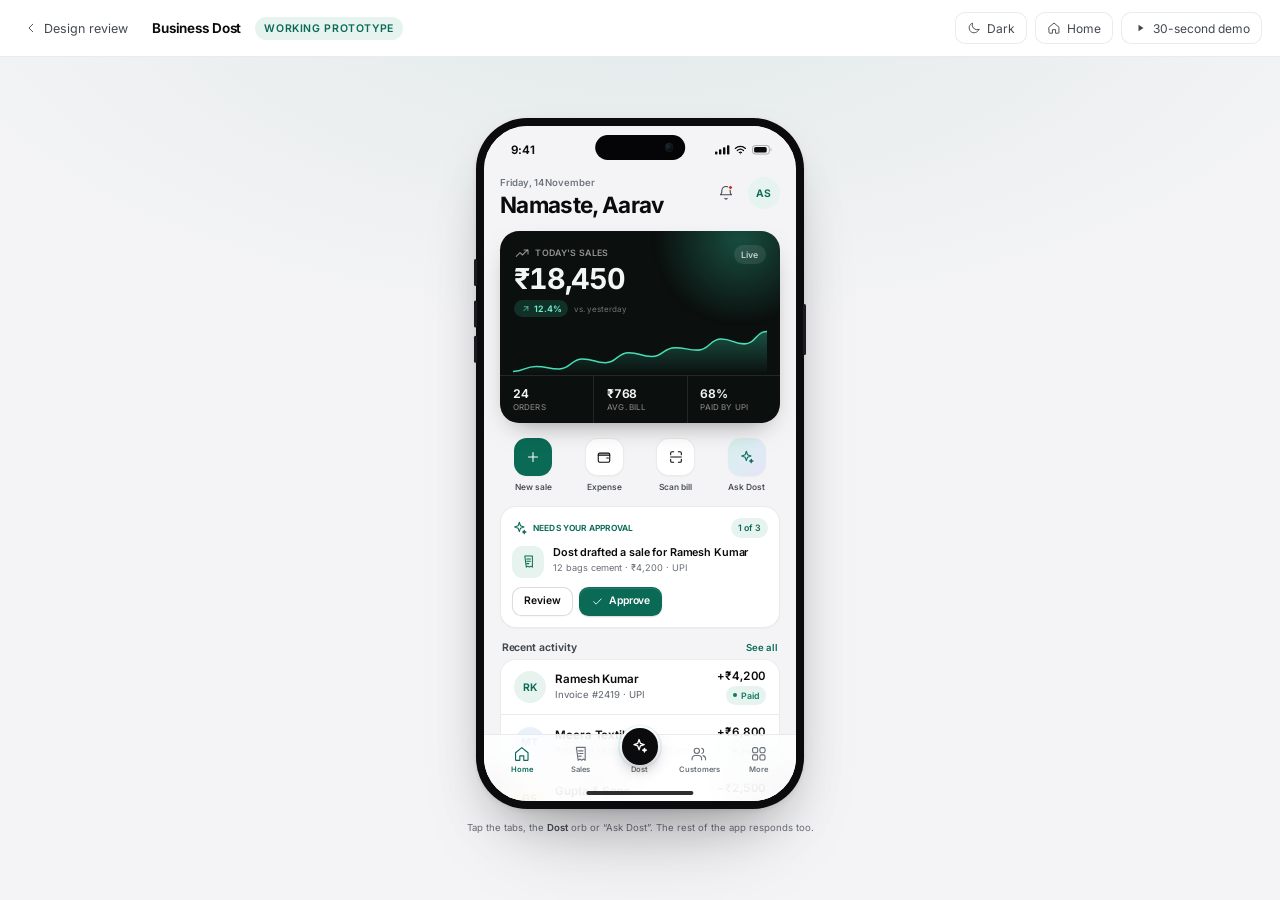
==== design/app.html @ dcdadbb7 "Add the working app (design/app.html): wired navigation, approvals, voice assistant, light/dark, mob" ====
<!doctype html>
<html lang="en" data-theme="light">
<head>
  <meta charset="utf-8" />
  <meta name="viewport" content="width=device-width, initial-scale=1, viewport-fit=cover" />
  <meta name="theme-color" content="#0a6a56" />
  <title>Business Dost AI — Working app</title>
  <link rel="stylesheet" href="css/tokens.css" />
  <link rel="stylesheet" href="css/components.css" />
  <link rel="stylesheet" href="css/screens.css" />
  <link rel="stylesheet" href="css/app.css" />
</head>
<body class="app">
  <!-- inline sprite: every icon is a local symbol, no network -->
<svg width="0" height="0" style="position:absolute" aria-hidden="true" focusable="false">
  <defs>
    <linearGradient id="g-mark" x1="0" y1="0" x2="1" y2="1">
      <stop offset="0" stop-color="#35d6a9"/>
      <stop offset=".55" stop-color="#54b4f2"/>
      <stop offset="1" stop-color="#9c8df2"/>
    </linearGradient>
  </defs>
  <symbol id="logo" viewBox="0 0 40 40">
    <rect width="40" height="40" rx="12.5" fill="currentColor"/>
    <path d="M14.6 11.2h5.9a8.8 8.8 0 0 1 0 17.6h-5.9z" fill="none" stroke="url(#g-mark)" stroke-width="3" stroke-linecap="round" stroke-linejoin="round"/>
    <circle cx="22.6" cy="20" r="2.15" fill="url(#g-mark)"/>
  </symbol>

  <symbol id="i-home" viewBox="0 0 24 24"><path d="M3.5 10.6 12 3.5l8.5 7.1V20a.9.9 0 0 1-.9.9h-4.9v-6.1H9.3v6.1H4.4a.9.9 0 0 1-.9-.9z"/></symbol>
  <symbol id="i-sales" viewBox="0 0 24 24"><path d="M6 3.2h12v17.6l-2.4-1.6-2.4 1.6-2.4-1.6-2.4 1.6z"/><path d="M9 8h6M9 11.6h6M9 15.2h3.5"/></symbol>
  <symbol id="i-ai" viewBox="0 0 24 24"><path d="M11 3.4 12.8 8.6 18 10.4l-5.2 1.8L11 17.4 9.2 12.2 4 10.4l5.2-1.8z"/><path d="m18.4 15.4.7 1.9 1.9.7-1.9.7-.7 1.9-.7-1.9-1.9-.7 1.9-.7z"/></symbol>
  <symbol id="i-sparkles" viewBox="0 0 24 24"><path d="M11 3.4 12.8 8.6 18 10.4l-5.2 1.8L11 17.4 9.2 12.2 4 10.4l5.2-1.8z"/><path d="m18.4 15.4.7 1.9 1.9.7-1.9.7-.7 1.9-.7-1.9-1.9-.7 1.9-.7z"/></symbol>
  <symbol id="i-users" viewBox="0 0 24 24"><circle cx="9.3" cy="8" r="3.6"/><path d="M2.8 20.2v-1.3a4.6 4.6 0 0 1 4.6-4.6h3.8a4.6 4.6 0 0 1 4.6 4.6v1.3"/><path d="M16.1 4.6a3.6 3.6 0 0 1 0 6.9"/><path d="M21.2 20.2v-1.3a4.6 4.6 0 0 0-3.4-4.4"/></symbol>
  <symbol id="i-more" viewBox="0 0 24 24"><rect x="3.5" y="3.5" width="7" height="7" rx="2.2"/><rect x="13.5" y="3.5" width="7" height="7" rx="2.2"/><rect x="3.5" y="13.5" width="7" height="7" rx="2.2"/><rect x="13.5" y="13.5" width="7" height="7" rx="2.2"/></symbol>
  <symbol id="i-bell" viewBox="0 0 24 24"><path d="M18.2 8.4a6.2 6.2 0 1 0-12.4 0c0 5.2-2.1 6.3-2.1 6.3h16.6s-2.1-1.1-2.1-6.3z"/><path d="M10.3 20.1a2 2 0 0 0 3.4 0"/></symbol>
  <symbol id="i-search" viewBox="0 0 24 24"><circle cx="11" cy="11" r="6.6"/><path d="M20.4 20.4 16.2 16.2"/></symbol>
  <symbol id="i-chevron-right" viewBox="0 0 24 24"><path d="m9 5.5 6.5 6.5L9 18.5"/></symbol>
  <symbol id="i-chevron-left" viewBox="0 0 24 24"><path d="M15 5.5 8.5 12 15 18.5"/></symbol>
  <symbol id="i-chevron-down" viewBox="0 0 24 24"><path d="m5.5 9 6.5 6.5L18.5 9"/></symbol>
  <symbol id="i-close" viewBox="0 0 24 24"><path d="M6 6l12 12M18 6 6 18"/></symbol>
  <symbol id="i-plus" viewBox="0 0 24 24"><path d="M12 5.2v13.6M5.2 12h13.6"/></symbol>
  <symbol id="i-check" viewBox="0 0 24 24"><path d="m5 12.6 4.6 4.6L19 7.4"/></symbol>
  <symbol id="i-arrow-up-right" viewBox="0 0 24 24"><path d="M7 17 17.2 6.8M8.2 6.8h9v9"/></symbol>
  <symbol id="i-arrow-down" viewBox="0 0 24 24"><path d="M12 4.8v14.4M5.8 13l6.2 6.2L18.2 13"/></symbol>
  <symbol id="i-phone" viewBox="0 0 24 24"><path d="M7.2 3.6h2.9l1.3 4-2 1.4a11.5 11.5 0 0 0 5.6 5.6l1.4-2 4 1.3v2.9a2.4 2.4 0 0 1-2.6 2.4C10.5 18.4 5.6 13.5 4.8 6.2A2.4 2.4 0 0 1 7.2 3.6z"/></symbol>
  <symbol id="i-shield" viewBox="0 0 24 24"><path d="M12 3.2 19 6v5.4c0 4.6-3 7.8-7 9.4-4-1.6-7-4.8-7-9.4V6z"/><path d="m9 11.8 2 2 4-4"/></symbol>
  <symbol id="i-scan" viewBox="0 0 24 24"><path d="M4 8.5V6a2 2 0 0 1 2-2h2.5M15.5 4H18a2 2 0 0 1 2 2v2.5M20 15.5V18a2 2 0 0 1-2 2h-2.5M8.5 20H6a2 2 0 0 1-2-2v-2.5"/><path d="M4 12h16"/></symbol>
  <symbol id="i-camera" viewBox="0 0 24 24"><path d="M4.6 8.3h2.8l1.4-1.9h6.4l1.4 1.9h2.8a1 1 0 0 1 1 1v9.2a1 1 0 0 1-1 1H4.6a1 1 0 0 1-1-1V9.3a1 1 0 0 1 1-1z"/><circle cx="12" cy="13.4" r="3.3"/></symbol>
  <symbol id="i-wallet" viewBox="0 0 24 24"><path d="M3.4 8.2a2 2 0 0 1 2-2h13.2a2 2 0 0 1 2 2v9.6a2 2 0 0 1-2 2H5.4a2 2 0 0 1-2-2z"/><path d="M3.4 9.2h17.2"/><path d="M16.2 13.6h2.4"/></symbol>
  <symbol id="i-card" viewBox="0 0 24 24"><rect x="2.8" y="5.2" width="18.4" height="13.6" rx="3"/><path d="M2.8 9.8h18.4"/><path d="M6.4 15h3.2"/></symbol>
  <symbol id="i-box" viewBox="0 0 24 24"><path d="m12 3.4 8.4 4.4v8.4L12 20.6 3.6 16.2V7.8z"/><path d="M3.9 8 12 12.3 20.1 8M12 12.3v8.1"/></symbol>
  <symbol id="i-bag" viewBox="0 0 24 24"><path d="M5.4 8.2h13.2l1 11.2a1.4 1.4 0 0 1-1.4 1.5H5.8a1.4 1.4 0 0 1-1.4-1.5z"/><path d="M8.8 8.2V6.8a3.2 3.2 0 0 1 6.4 0v1.4"/></symbol>
  <symbol id="i-truck" viewBox="0 0 24 24"><path d="M2.8 6.8h10.6v9.4H2.8z"/><path d="M13.4 10.2h3.4l3.4 3.2v2.8h-6.8"/><circle cx="7" cy="18.2" r="1.8"/><circle cx="17" cy="18.2" r="1.8"/></symbol>
  <symbol id="i-chart" viewBox="0 0 24 24"><path d="M3.4 20.4h17.2"/><path d="M6.6 20.4v-6.2M12 20.4V5.4M17.4 20.4v-9.4"/></symbol>
  <symbol id="i-store" viewBox="0 0 24 24"><path d="M4.4 9.2 6 4.2h12l1.6 5"/><path d="M3.6 9.2h16.8v10.4a1 1 0 0 1-1 1H4.6a1 1 0 0 1-1-1z"/><path d="M9.4 20.6v-5.4h5.2v5.4"/><path d="M3.6 9.2a2.1 2.1 0 0 0 4.2 0 2.1 2.1 0 0 0 4.2 0 2.1 2.1 0 0 0 4.2 0 2.1 2.1 0 0 0 4.2 0"/></symbol>
  <symbol id="i-filter" viewBox="0 0 24 24"><path d="M4 6.4h16M7 12h10M10 17.6h4"/></symbol>
  <symbol id="i-download" viewBox="0 0 24 24"><path d="M12 4.2v10.2M8.2 10.8 12 14.6l3.8-3.8"/><path d="M4.8 20.2h14.4"/></symbol>
  <symbol id="i-history" viewBox="0 0 24 24"><path d="M3.6 4.8v4.6h4.6"/><path d="M4.4 9.2A8.2 8.2 0 1 1 3.8 12"/><path d="M12 8.2v4.4l3 1.8"/></symbol>
  <symbol id="i-clock" viewBox="0 0 24 24"><circle cx="12" cy="12" r="8.4"/><path d="M12 7.4V12l3 1.8"/></symbol>
  <symbol id="i-play" viewBox="0 0 24 24"><path d="M9.4 6.6 18 12l-8.6 5.4z" fill="currentColor" stroke="none"/></symbol>
  <symbol id="i-pause" viewBox="0 0 24 24"><path d="M9.2 6.2v11.6M14.8 6.2v11.6"/></symbol>
  <symbol id="i-mic" viewBox="0 0 24 24"><rect x="9.2" y="3" width="5.6" height="10.6" rx="2.8"/><path d="M5.6 11.2a6.4 6.4 0 0 0 12.8 0M12 17.6v3.4"/></symbol>
  <symbol id="i-keyboard" viewBox="0 0 24 24"><rect x="2.8" y="6.2" width="18.4" height="11.6" rx="2.6"/><path d="M6.4 10h.01M9.6 10h.01M12.8 10h.01M16 10h.01M6.4 13.4h.01M9.6 13.4h.01M12.8 13.4h.01M16 13.4h.01M8.2 16.2h7.6"/></symbol>
  <symbol id="i-globe" viewBox="0 0 24 24"><circle cx="12" cy="12" r="8.6"/><path d="M3.4 12h17.2"/><path d="M12 3.4c2.4 2.3 3.6 5.2 3.6 8.6s-1.2 6.3-3.6 8.6c-2.4-2.3-3.6-5.2-3.6-8.6S9.6 5.7 12 3.4z"/></symbol>
  <symbol id="i-moon" viewBox="0 0 24 24"><path d="M20.4 14.6A8.6 8.6 0 0 1 9.4 3.6a8.6 8.6 0 1 0 11 11z"/></symbol>
  <symbol id="i-sun" viewBox="0 0 24 24"><circle cx="12" cy="12" r="4"/><path d="M12 2.8v2M12 19.2v2M2.8 12h2M19.2 12h2M5.5 5.5l1.4 1.4M17.1 17.1l1.4 1.4M18.5 5.5l-1.4 1.4M6.9 17.1l-1.4 1.4"/></symbol>
  <symbol id="i-settings" viewBox="0 0 24 24"><path d="M4 7.2h9.4M17.8 7.2h2.2M4 16.8h3.8M12.2 16.8h7.8"/><circle cx="15.6" cy="7.2" r="2.2"/><circle cx="10" cy="16.8" r="2.2"/></symbol>
  <symbol id="i-lock" viewBox="0 0 24 24"><rect x="4.4" y="10" width="15.2" height="10.6" rx="3"/><path d="M8 10V7.4a4 4 0 0 1 8 0V10"/></symbol>
  <symbol id="i-help" viewBox="0 0 24 24"><circle cx="12" cy="12" r="8.6"/><path d="M9.6 9.4a2.5 2.5 0 1 1 3.6 2.3c-.9.5-1.2 1-1.2 1.9v.4"/><path d="M12 17.4h.01"/></symbol>
  <symbol id="i-logout" viewBox="0 0 24 24"><path d="M14.8 4.6h3.6a1 1 0 0 1 1 1v12.8a1 1 0 0 1-1 1h-3.6"/><path d="M9.6 15.8 5.8 12l3.8-3.8M5.8 12h9.6"/></symbol>
  <symbol id="i-trending-up" viewBox="0 0 24 24"><path d="M3.4 17 9 11.4l3.6 3.6 7.4-7.4"/><path d="M15 7.6h6v6"/></symbol>
  <symbol id="i-calendar" viewBox="0 0 24 24"><rect x="3.4" y="5" width="17.2" height="15.4" rx="3"/><path d="M8 3.2v3.6M16 3.2v3.6M3.4 10h17.2"/></symbol>
  <symbol id="i-user-plus" viewBox="0 0 24 24"><circle cx="9.6" cy="8" r="3.4"/><path d="M3.4 20v-1.2a4.4 4.4 0 0 1 4.4-4.4h3.6a4.4 4.4 0 0 1 4.4 4.4V20"/><path d="M19 8.4v5.2M16.4 11h5.2"/></symbol>
  <symbol id="i-rupee" viewBox="0 0 24 24"><path d="M7 4.2h10M7 8.2h10M15.8 4.2c0 4.2-3.2 6.4-7.2 6.4H7l9 9.2"/></symbol>
  <symbol id="i-barcode" viewBox="0 0 24 24"><path d="M4 5.4v13.2M6.6 5.4v13.2M9.6 5.4v13.2M12 5.4v13.2M15.4 5.4v13.2M18.2 5.4v13.2M20.4 5.4v13.2"/></symbol>
  <symbol id="i-percent" viewBox="0 0 24 24"><path d="M19 5 5 19"/><circle cx="7.6" cy="7.6" r="2.6"/><circle cx="16.4" cy="16.4" r="2.6"/></symbol>
  <symbol id="i-edit" viewBox="0 0 24 24"><path d="M4.2 19.8h4L19.4 8.6a2 2 0 0 0-2.8-2.8L5.4 17z"/><path d="M14.6 7.8 17.8 11"/></symbol>
  <symbol id="i-trash" viewBox="0 0 24 24"><path d="M4.4 7h15.2M9.4 7V4.4h5.2V7"/><path d="M6.6 7l.9 12.4a1 1 0 0 0 1 .9h7a1 1 0 0 0 1-.9L17.4 7"/></symbol>
  <symbol id="i-cloud" viewBox="0 0 24 24"><path d="M7.4 18.6h9.8a3.8 3.8 0 0 0 .4-7.6 5.4 5.4 0 0 0-10.4 1.2 3.4 3.4 0 0 0 .2 6.4z"/></symbol>
  <symbol id="i-alert" viewBox="0 0 24 24"><path d="M12 3.8 21 20H3z"/><path d="M12 9.6v4.2"/><path d="M12 17.1h.01"/></symbol>
  <symbol id="i-monitor" viewBox="0 0 24 24"><rect x="3" y="4.2" width="18" height="12.6" rx="2.4"/><path d="M9 20.2h6M12 16.8v3.4"/></symbol>
  <symbol id="i-info" viewBox="0 0 24 24"><circle cx="12" cy="12" r="8.6"/><path d="M12 11v5.4"/><path d="M12 7.8h.01"/></symbol>
  <symbol id="i-check-circle" viewBox="0 0 24 24"><circle cx="12" cy="12" r="8.6"/><path d="m8.2 12.4 2.7 2.7 4.9-5.3"/></symbol>
  <symbol id="i-refresh" viewBox="0 0 24 24"><path d="M20 12a8 8 0 1 1-2.3-5.6"/><path d="M20.2 4.2v5h-5"/></symbol>
  <symbol id="i-message" viewBox="0 0 24 24"><path d="M20.6 11.6a8.2 8.2 0 0 1-11.9 7.3L4 20.2l1.4-4.5a8.2 8.2 0 1 1 15.2-4.1z"/></symbol>
  <symbol id="i-tag" viewBox="0 0 24 24"><path d="M20.4 12.8 12.6 20.6 3.6 11.6V3.6h8z"/><circle cx="8" cy="8" r="1.3"/></symbol>
  <symbol id="i-star" viewBox="0 0 24 24"><path d="m12 3.6 2.6 5.3 5.8.8-4.2 4.1 1 5.8-5.2-2.7-5.2 2.7 1-5.8-4.2-4.1 5.8-.8z"/></symbol>
  <symbol id="i-key" viewBox="0 0 24 24"><circle cx="8.2" cy="15.8" r="3.8"/><path d="m11 13 9-9M16.4 3.6 20.4 7.6M14 6l4 4"/></symbol>
</svg>
  <header class="app-bar">
    <div class="app-bar__left">
      <a class="app-bar__back" href="index.html">
        <svg class="i" aria-hidden="true"><use href="#i-chevron-left"/></svg>
        <span>Design review</span>
      </a>
      <span class="app-bar__title">Business Dost</span>
      <span class="app-bar__pill">Working prototype</span>
    </div>
    <div class="app-bar__right">
      <button class="app-bar__ghost" id="theme-btn" type="button" aria-label="Switch theme">
        <svg class="i" aria-hidden="true"><use href="#i-moon"/></svg>
        <span>Dark</span>
      </button>
      <button class="app-bar__ghost" id="home-btn" type="button" aria-label="Go to the home screen">
        <svg class="i" aria-hidden="true"><use href="#i-home"/></svg>
        <span>Home</span>
      </button>
      <a class="app-bar__ghost" href="demo.html">
        <svg class="i" aria-hidden="true"><use href="#i-play"/></svg>
        <span>30-second demo</span>
      </a>
    </div>
  </header>

  <main class="stage">
    <div class="stage__inner">
      <div class="device" id="device">
        <div class="island"></div>
        <div class="app-host" id="app-host" aria-live="polite"></div>
      </div>
      <p class="hint">Tap the tabs, the <b>Dost</b> orb or “Ask Dost”. The rest of the app responds too.</p>
    </div>
  </main>

  <div class="toast" id="toast" role="status" aria-live="polite"></div>

  <script src="js/screens.js"></script>
  <script src="js/assistant.js"></script>
  <script src="js/app-run.js"></script>
</body>
</html>
---- design/css/tokens.css ----
/* =====================================================================
   Business Dost AI — Design tokens
   Single source of truth. Mirrored in /design/tokens.json
   ===================================================================== */

@font-face {
  font-family: "BD Inter";
  src: url("../assets/fonts/inter-latin-wght-normal.woff2") format("woff2-variations");
  font-weight: 100 900;
  font-style: normal;
  font-display: swap;
  unicode-range: U+0000-00FF, U+0131, U+0152-0153, U+02BB-02BC, U+02C6, U+02DA,
    U+02DC, U+0304, U+0308, U+0329, U+2000-206F, U+20AC, U+2122, U+2191,
    U+2193, U+2212, U+2215, U+FEFF, U+FFFD;
}
@font-face {
  font-family: "BD Inter";
  src: url("../assets/fonts/inter-latin-ext-wght-normal.woff2") format("woff2-variations");
  font-weight: 100 900;
  font-style: normal;
  font-display: swap;
  unicode-range: U+0100-02BA, U+02BD-02C5, U+02C7-02CC, U+02CE-02D7, U+02DD-02FF,
    U+0304, U+0308, U+0329, U+1D00-1DBF, U+1E00-1E9F, U+1EF2-1EFF, U+2020,
    U+20A0-20AB, U+20AD-20C0, U+2113, U+2C60-2C7F, U+A720-A7FF;
}
@font-face {
  font-family: "BD Devanagari";
  src: url("../assets/fonts/noto-sans-devanagari-devanagari-wght-normal.woff2") format("woff2-variations");
  font-weight: 100 900;
  font-style: normal;
  font-display: swap;
  unicode-range: U+0900-097F, U+1CD0-1CF9, U+200C-200D, U+20A8, U+20B9, U+25CC,
    U+A830-A839, U+A8E0-A8FF;
}
@font-face {
  font-family: "BD Devanagari";
  src: url("../assets/fonts/noto-sans-devanagari-latin-wght-normal.woff2") format("woff2-variations");
  font-weight: 100 900;
  font-style: normal;
  font-display: swap;
  unicode-range: U+0000-00FF, U+0131, U+0152-0153, U+02BB-02BC, U+02C6, U+02DA,
    U+02DC, U+0304, U+0308, U+0329, U+2000-206F, U+20AC, U+2122, U+2191,
    U+2193, U+2212, U+2215, U+FEFF, U+FFFD;
}

:root {
  color-scheme: light;

  /* ---- Typography ------------------------------------------------ */
  --font-ui: "BD Inter", "BD Devanagari", -apple-system, BlinkMacSystemFont,
    "Segoe UI", Roboto, "Helvetica Neue", Arial, sans-serif;
  --font-num: "BD Inter", -apple-system, BlinkMacSystemFont, "Segoe UI", Roboto, sans-serif;

  --fw-regular: 400;
  --fw-medium: 500;
  --fw-semibold: 600;
  --fw-bold: 700;

  /* Mobile type scale (px) — role / size / line-height / tracking */
  --type-display-size: 34px;
  --type-display-line: 38px;
  --type-title1-size: 28px;
  --type-title1-line: 32px;
  --type-title2-size: 22px;
  --type-title2-line: 28px;
  --type-headline-size: 17px;
  --type-headline-line: 24px;
  --type-body-size: 15px;
  --type-body-line: 22px;
  --type-subhead-size: 13px;
  --type-subhead-line: 18px;
  --type-caption-size: 11px;
  --type-caption-line: 14px;

  /* ---- Surfaces & ink ------------------------------------------- */
  --bg: #f4f4f6;
  --bg-2: #ededf0;
  --surface: #ffffff;
  --surface-2: #fafafb;
  --surface-3: #f3f3f5;
  --surface-inv: #0c0c0f;

  --ink: #0b0b0e;
  --ink-2: #43484f;
  --ink-3: #6b7078;
  --ink-4: #9ba0a7;

  --line: rgba(11, 11, 14, 0.08);
  --line-2: rgba(11, 11, 14, 0.14);

  /* ---- Brand ---------------------------------------------------- */
  --brand: #0a6a56;
  --brand-hover: #085444;
  --brand-press: #064334;
  --brand-text: #0a6a56;
  --brand-soft: #e6f3ef;
  --brand-soft-2: #f1f9f6;
  --on-brand: #ffffff;
  --brand-ring: rgba(10, 106, 86, 0.32);

  /* Signature gradient — reserved for AI moments */
  --ai-1: #35d6a9;
  --ai-2: #54b4f2;
  --ai-3: #9c8df2;
  --ai-gradient: linear-gradient(135deg, var(--ai-1) 0%, var(--ai-2) 52%, var(--ai-3) 100%);
  --ai-gradient-soft: linear-gradient(135deg, rgba(53, 214, 169, 0.16), rgba(84, 180, 242, 0.14) 52%, rgba(156, 141, 242, 0.16));

  /* ---- Status --------------------------------------------------- */
  --success: #0e7a5f;
  --success-soft: #e6f3ef;
  --warn: #a86400;
  --warn-soft: #fcf1df;
  --danger: #c0362a;
  --danger-soft: #fcecea;
  --info: #2c6fb5;
  --info-soft: #e9f2fb;

  /* ---- Data visualisation -------------------------------------- */
  --chart-1: #0a6a56;
  --chart-2: #4c9be0;
  --chart-3: #8c7bee;
  --chart-4: #e2a544;
  --chart-5: #d9738e;
  --chart-grid: rgba(11, 11, 14, 0.07);
  --chart-track: rgba(11, 11, 14, 0.06);

  /* ---- Radii ---------------------------------------------------- */
  --r-2xs: 6px;
  --r-xs: 8px;
  --r-sm: 12px;
  --r-md: 16px;
  --r-lg: 20px;
  --r-xl: 24px;
  --r-2xl: 28px;
  --r-3xl: 34px;
  --r-sheet: 38px;
  --r-full: 999px;

  /* ---- Spacing (4pt base) -------------------------------------- */
  --sp-1: 4px;
  --sp-2: 8px;
  --sp-3: 12px;
  --sp-4: 16px;
  --sp-5: 20px;
  --sp-6: 24px;
  --sp-7: 32px;
  --sp-8: 40px;
  --sp-9: 48px;
  --sp-10: 64px;
  --sp-11: 80px;
  --sp-12: 96px;

  /* ---- Elevation ----------------------------------------------- */
  --shadow-xs: 0 1px 2px rgba(11, 11, 14, 0.04);
  --shadow-sm: 0 1px 3px rgba(11, 11, 14, 0.05), 0 1px 2px rgba(11, 11, 14, 0.03);
  --shadow-md: 0 8px 24px -10px rgba(11, 11, 14, 0.14), 0 2px 6px rgba(11, 11, 14, 0.04);
  --shadow-lg: 0 24px 56px -22px rgba(11, 11, 14, 0.24), 0 4px 12px rgba(11, 11, 14, 0.05);
  --shadow-device: 0 2px 6px rgba(11, 11, 14, 0.08), 0 30px 70px -30px rgba(11, 11, 14, 0.35),
    0 70px 120px -60px rgba(11, 11, 14, 0.28);
  --shadow-orb: 0 18px 44px -14px rgba(10, 106, 86, 0.55);

  /* ---- Motion -------------------------------------------------- */
  --dur-instant: 100ms;
  --dur-fast: 160ms;
  --dur-base: 240ms;
  --dur-slow: 320ms;
  --dur-slower: 480ms;
  --ease-standard: cubic-bezier(0.2, 0.7, 0.3, 1);
  --ease-entrance: cubic-bezier(0.16, 1, 0.3, 1);
  --ease-exit: cubic-bezier(0.4, 0, 1, 1);
  --ease-spring: cubic-bezier(0.34, 1.56, 0.64, 1);

  /* ---- Layout -------------------------------------------------- */
  --phone-w: 390px;
  --phone-h: 844px;
}

[data-theme="dark"] {
  color-scheme: dark;

  --bg: #08080a;
  --bg-2: #0d0d10;
  --surface: #121216;
  --surface-2: #16161b;
  --surface-3: #1d1d23;
  --surface-inv: #ffffff;

  --ink: #f4f5f7;
  --ink-2: #b9bec6;
  --ink-3: #8d939b;
  --ink-4: #6a7078;

  --line: rgba(255, 255, 255, 0.08);
  --line-2: rgba(255, 255, 255, 0.15);

  --brand: #3ed3ad;
  --brand-hover: #61e2c2;
  --brand-press: #2bbd99;
  --brand-text: #4bdcb6;
  --brand-soft: rgba(62, 211, 173, 0.13);
  --brand-soft-2: rgba(62, 211, 173, 0.07);
  --on-brand: #042019;
  --brand-ring: rgba(62, 211, 173, 0.36);

  --success: #4bdcb6;
  --success-soft: rgba(62, 211, 173, 0.12);
  --warn: #f0b45c;
  --warn-soft: rgba(240, 180, 92, 0.12);
  --danger: #ff6f62;
  --danger-soft: rgba(255, 111, 98, 0.12);
  --info: #7db9f0;
  --info-soft: rgba(125, 185, 240, 0.12);

  --chart-1: #3ed3ad;
  --chart-2: #64b5f6;
  --chart-3: #a99bf7;
  --chart-4: #f0b45c;
  --chart-5: #ec8fa5;
  --chart-grid: rgba(255, 255, 255, 0.08);
  --chart-track: rgba(255, 255, 255, 0.09);

  --shadow-xs: 0 1px 2px rgba(0, 0, 0, 0.4);
  --shadow-sm: 0 1px 3px rgba(0, 0, 0, 0.45);
  --shadow-md: 0 10px 28px -12px rgba(0, 0, 0, 0.7), 0 2px 6px rgba(0, 0, 0, 0.35);
  --shadow-lg: 0 28px 64px -26px rgba(0, 0, 0, 0.85), 0 4px 12px rgba(0, 0, 0, 0.4);
  --shadow-device: 0 0 0 1px rgba(255, 255, 255, 0.1), 0 34px 80px -30px rgba(0, 0, 0, 0.9),
    0 90px 140px -70px rgba(0, 0, 0, 0.9);
  --shadow-orb: 0 20px 50px -14px rgba(0, 0, 0, 0.7), 0 0 0 1px rgba(255, 255, 255, 0.06);

  /* Slightly lifted gradient for dark surfaces */
  --ai-gradient: linear-gradient(135deg, #3ee0b2 0%, #5fbcf7 52%, #ab9cf7 100%);
}
---- design/css/components.css ----
/* =====================================================================
   Business Dost AI — Component layer
   Shared by the mobile mockups and the design-system specimens.
   Every component is token-driven so it works in light and dark.
   ===================================================================== */

/* ---------- Type roles ---------- */
.t-display {
  font-size: var(--type-display-size);
  line-height: var(--type-display-line);
  font-weight: 700;
  letter-spacing: -0.035em;
}
.t-title1 {
  font-size: var(--type-title1-size);
  line-height: var(--type-title1-line);
  font-weight: 700;
  letter-spacing: -0.03em;
}
.t-title2 {
  font-size: var(--type-title2-size);
  line-height: var(--type-title2-line);
  font-weight: 650;
  letter-spacing: -0.02em;
}
.t-headline {
  font-size: var(--type-headline-size);
  line-height: var(--type-headline-line);
  font-weight: 600;
  letter-spacing: -0.012em;
}
.t-body {
  font-size: var(--type-body-size);
  line-height: var(--type-body-line);
  font-weight: 450;
  letter-spacing: -0.006em;
}
.t-subhead {
  font-size: var(--type-subhead-size);
  line-height: var(--type-subhead-line);
  font-weight: 500;
  letter-spacing: -0.002em;
}
.t-caption {
  font-size: var(--type-caption-size);
  line-height: var(--type-caption-line);
  font-weight: 550;
  letter-spacing: 0.012em;
}
.t-eyebrow {
  font-size: 10px;
  line-height: 13px;
  font-weight: 650;
  letter-spacing: 0.1em;
  text-transform: uppercase;
}
.num {
  font-variant-numeric: tabular-nums;
  font-feature-settings: "tnum" 1;
}
.muted { color: var(--ink-3); }
.ink-2 { color: var(--ink-2); }
.brand-text { color: var(--brand-text); }

/* ---------- Icons ---------- */
.i {
  width: 20px;
  height: 20px;
  flex: none;
  stroke: currentColor;
  fill: none;
  stroke-width: 1.6;
  stroke-linecap: round;
  stroke-linejoin: round;
}
.i--sm { width: 16px; height: 16px; }
.i--lg { width: 24px; height: 24px; }
.i--xl { width: 28px; height: 28px; }

/* ---------- Buttons ---------- */
.btn {
  display: inline-flex;
  align-items: center;
  justify-content: center;
  gap: 8px;
  height: 48px;
  padding: 0 20px;
  border: 1px solid transparent;
  border-radius: var(--r-md);
  background: transparent;
  color: var(--ink);
  font-family: var(--font-ui);
  font-size: 15px;
  font-weight: 600;
  letter-spacing: -0.012em;
  line-height: 1;
  cursor: pointer;
  white-space: nowrap;
  user-select: none;
  -webkit-tap-highlight-color: transparent;
  transition: background-color var(--dur-fast) var(--ease-standard),
    color var(--dur-fast) var(--ease-standard),
    border-color var(--dur-fast) var(--ease-standard),
    box-shadow var(--dur-base) var(--ease-standard),
    transform var(--dur-fast) var(--ease-standard);
}
.btn:active { transform: scale(0.975); }
.btn:focus-visible {
  outline: none;
  box-shadow: 0 0 0 3px var(--brand-ring);
}
.btn .i { width: 18px; height: 18px; }

.btn--primary {
  background: var(--brand);
  color: var(--on-brand);
  box-shadow: 0 1px 2px rgba(4, 32, 25, 0.2), inset 0 1px 0 rgba(255, 255, 255, 0.14);
}
.btn--primary:hover { background: var(--brand-hover); }
.btn--primary:active { background: var(--brand-press); }

.btn--soft { background: var(--brand-soft); color: var(--brand-text); }
.btn--soft:hover { background: var(--brand-soft-2); }

.btn--outline {
  background: var(--surface);
  border-color: var(--line-2);
  color: var(--ink);
  box-shadow: var(--shadow-xs);
}
.btn--outline:hover { background: var(--surface-2); }

.btn--ghost { color: var(--ink-2); }
.btn--ghost:hover { background: var(--surface-3); color: var(--ink); }

.btn--danger {
  background: var(--danger);
  color: #fff;
  box-shadow: 0 1px 2px rgba(0, 0, 0, 0.16);
}
[data-theme="dark"] .btn--danger { color: #2a0b07; }
.btn--danger-soft { background: var(--danger-soft); color: var(--danger); }

.btn--sm { height: 36px; padding: 0 14px; border-radius: var(--r-sm); font-size: 13px; gap: 6px; }
.btn--sm .i { width: 16px; height: 16px; }
.btn--lg { height: 56px; border-radius: 18px; font-size: 16px; padding: 0 24px; }
.btn--block { display: flex; width: 100%; }
.btn--pill { border-radius: var(--r-full); }
.btn--icon { width: 40px; height: 40px; padding: 0; border-radius: var(--r-full); }
.btn[disabled] { opacity: 0.42; pointer-events: none; }
.btn.is-loading { color: transparent; pointer-events: none; position: relative; }
.btn.is-loading::after {
  content: "";
  position: absolute;
  width: 18px; height: 18px;
  border-radius: 50%;
  border: 2px solid currentColor;
  border-top-color: transparent;
  color: var(--on-brand);
  animation: spin 0.7s linear infinite;
}
@keyframes spin { to { transform: rotate(360deg); } }

/* ---------- Icon button ---------- */
.icon-btn {
  width: 40px;
  height: 40px;
  display: inline-flex;
  align-items: center;
  justify-content: center;
  border: 1px solid var(--line);
  border-radius: var(--r-full);
  background: var(--surface);
  color: var(--ink-2);
  cursor: pointer;
  transition: background var(--dur-fast) var(--ease-standard), color var(--dur-fast) var(--ease-standard), transform var(--dur-fast) var(--ease-standard);
}
.icon-btn:hover { background: var(--surface-3); color: var(--ink); }
.icon-btn:active { transform: scale(0.94); }
.icon-btn--plain { border-color: transparent; background: transparent; }
.icon-btn--sm { width: 32px; height: 32px; }
.icon-btn--sm .i { width: 17px; height: 17px; }

/* ---------- Inputs ---------- */
.field { display: flex; flex-direction: column; gap: 7px; }
.field__label {
  font-size: 12px;
  font-weight: 600;
  color: var(--ink-2);
  letter-spacing: -0.005em;
  display: flex;
  justify-content: space-between;
  align-items: baseline;
}
.field__hint { font-size: 12px; color: var(--ink-3); font-weight: 450; }
.field__error { font-size: 12px; color: var(--danger); font-weight: 500; }

.input-wrap {
  display: flex;
  align-items: center;
  gap: 10px;
  height: 52px;
  padding: 0 14px;
  background: var(--surface);
  border: 1px solid var(--line-2);
  border-radius: 14px;
  box-shadow: var(--shadow-xs);
  transition: border-color var(--dur-fast) var(--ease-standard), box-shadow var(--dur-fast) var(--ease-standard);
  color: var(--ink);
}
.input-wrap:focus-within {
  border-color: var(--brand);
  box-shadow: 0 0 0 3px var(--brand-ring);
}
.input-wrap .i { color: var(--ink-3); }
.input {
  flex: 1;
  min-width: 0;
  border: 0;
  outline: 0;
  background: transparent;
  color: var(--ink);
  font-family: var(--font-ui);
  font-size: 15px;
  font-weight: 500;
  letter-spacing: -0.008em;
  height: 100%;
}
.input::placeholder { color: var(--ink-4); font-weight: 450; }
.input-wrap--error { border-color: var(--danger); }
.input-wrap--error:focus-within { box-shadow: 0 0 0 3px rgba(192, 54, 42, 0.18); }
.input-prefix {
  font-size: 15px;
  font-weight: 600;
  color: var(--ink-2);
  padding-right: 10px;
  border-right: 1px solid var(--line);
  height: 22px;
  display: flex;
  align-items: center;
  letter-spacing: -0.01em;
}
.input-wrap--search { background: var(--surface-2); border-color: transparent; height: 44px; border-radius: var(--r-full); box-shadow: none; }
.input-wrap--search:focus-within { background: var(--surface); border-color: var(--line-2); box-shadow: 0 0 0 3px var(--brand-ring); }

.textarea {
  width: 100%;
  min-height: 96px;
  padding: 14px;
  background: var(--surface);
  border: 1px solid var(--line-2);
  border-radius: 14px;
  font-family: var(--font-ui);
  font-size: 15px;
  line-height: 21px;
  color: var(--ink);
  resize: none;
  outline: 0;
  box-shadow: var(--shadow-xs);
}
.textarea:focus { border-color: var(--brand); box-shadow: 0 0 0 3px var(--brand-ring); }

/* ---------- Chips ---------- */
.chip {
  position: relative;
  display: inline-flex;
  align-items: center;
  gap: 6px;
  height: 34px;
  padding: 0 14px;
  border-radius: var(--r-full);
  border: 1px solid var(--line);
  background: var(--surface);
  color: var(--ink-2);
  font-size: 13px;
  font-weight: 550;
  letter-spacing: -0.006em;
  white-space: nowrap;
  cursor: pointer;
  transition: all var(--dur-fast) var(--ease-standard);
}
/* Chips stay visually compact but keep a 44 pt touch target. */
.chip::after {
  content: "";
  position: absolute;
  left: 0;
  right: 0;
  top: 50%;
  height: 44px;
  transform: translateY(-50%);
}
.chip .i { width: 15px; height: 15px; }
.chip:hover { border-color: var(--line-2); color: var(--ink); }
.chip--active {
  background: var(--ink);
  border-color: var(--ink);
  color: var(--surface);
}
[data-theme="dark"] .chip--active { color: var(--bg); }
.chip--soft { background: var(--surface-3); border-color: transparent; }
.chip--accent { background: var(--brand-soft); border-color: transparent; color: var(--brand-text); }

/* ---------- Pills / status ---------- */
.pill {
  display: inline-flex;
  align-items: center;
  gap: 5px;
  height: 24px;
  padding: 0 9px;
  border-radius: var(--r-full);
  font-size: 11px;
  font-weight: 600;
  letter-spacing: 0.005em;
  background: var(--surface-3);
  color: var(--ink-2);
  white-space: nowrap;
}
.pill__dot { width: 5px; height: 5px; border-radius: 50%; background: currentColor; }
.pill--success { background: var(--success-soft); color: var(--success); }
.pill--warn { background: var(--warn-soft); color: var(--warn); }
.pill--danger { background: var(--danger-soft); color: var(--danger); }
.pill--brand { background: var(--brand-soft); color: var(--brand-text); }
.pill--info { background: var(--info-soft); color: var(--info); }

/* ---------- Cards ---------- */
.card {
  background: var(--surface);
  border: 1px solid var(--line);
  border-radius: var(--r-xl);
  box-shadow: var(--shadow-sm);
}
.card--pad { padding: 18px; }
.card--flat { box-shadow: none; }
.card--sunken { background: var(--surface-2); box-shadow: none; }
.divider { height: 1px; background: var(--line); border: 0; margin: 0; }

/* ---------- List rows ---------- */
.row {
  display: flex;
  align-items: center;
  gap: 12px;
  min-height: 60px;
  padding: 12px 16px;
  background: var(--surface);
  text-align: left;
  width: 100%;
  border: 0;
  cursor: pointer;
  color: var(--ink);
  font-family: var(--font-ui);
  transition: background var(--dur-fast) var(--ease-standard);
}
.row:hover { background: var(--surface-2); }
.row + .row { border-top: 1px solid var(--line); }
.row__body { flex: 1; min-width: 0; display: flex; flex-direction: column; gap: 2px; }
.row__title { font-size: 14.5px; font-weight: 600; letter-spacing: -0.012em; line-height: 19px; }
.row__sub { font-size: 12px; font-weight: 450; color: var(--ink-3); line-height: 16px; }
.row__end { display: flex; flex-direction: column; align-items: flex-end; gap: 3px; }
.row__amount { font-size: 14.5px; font-weight: 600; letter-spacing: -0.015em; font-variant-numeric: tabular-nums; }

/* ---------- Avatars ---------- */
.avatar {
  width: 40px;
  height: 40px;
  flex: none;
  border-radius: 50%;
  display: inline-flex;
  align-items: center;
  justify-content: center;
  font-size: 13px;
  font-weight: 650;
  letter-spacing: 0.01em;
  background: var(--surface-3);
  color: var(--ink-2);
  position: relative;
  user-select: none;
}
.avatar--mint { background: var(--brand-soft); color: var(--brand-text); }
.avatar--sky { background: var(--info-soft); color: var(--info); }
.avatar--lilac { background: rgba(140, 123, 238, 0.14); color: #6a58d8; }
.avatar--sand { background: rgba(226, 165, 68, 0.16); color: #9a6a10; }
.avatar--rose { background: rgba(217, 115, 142, 0.16); color: #b34e6b; }
[data-theme="dark"] .avatar--lilac { color: #b3a6ff; }
[data-theme="dark"] .avatar--sand { color: #f0c077; }
[data-theme="dark"] .avatar--rose { color: #f0a3b8; }
.avatar--sm { width: 32px; height: 32px; font-size: 11px; }
.avatar--lg { width: 56px; height: 56px; font-size: 18px; }
.avatar--xl { width: 72px; height: 72px; font-size: 22px; border-radius: 24px; }
.avatar--squircle { border-radius: 14px; }
.avatar__status {
  position: absolute;
  right: -1px;
  bottom: -1px;
  width: 11px;
  height: 11px;
  border-radius: 50%;
  background: var(--success);
  border: 2px solid var(--surface);
}

/* ---------- Segmented control ---------- */
.segmented {
  display: inline-flex;
  padding: 3px;
  gap: 2px;
  background: var(--surface-3);
  border-radius: 12px;
  border: 1px solid var(--line);
  width: 100%;
}
.segmented__btn {
  flex: 1;
  height: 34px;
  padding: 0 12px;
  border: 0;
  border-radius: 9px;
  background: transparent;
  color: var(--ink-3);
  font-family: var(--font-ui);
  font-size: 13px;
  font-weight: 550;
  letter-spacing: -0.006em;
  cursor: pointer;
  white-space: nowrap;
  transition: color var(--dur-fast) var(--ease-standard), background var(--dur-base) var(--ease-standard), box-shadow var(--dur-base) var(--ease-standard);
}
.segmented__btn[aria-selected="true"] {
  background: var(--surface);
  color: var(--ink);
  box-shadow: 0 1px 3px rgba(11, 11, 14, 0.1), 0 1px 1px rgba(11, 11, 14, 0.04);
  font-weight: 600;
}
[data-theme="dark"] .segmented__btn[aria-selected="true"] { background: var(--surface-2); }

/* ---------- Tabs (underline) ---------- */
.tabs { display: flex; gap: 22px; border-bottom: 1px solid var(--line); }
.tab {
  padding: 0 0 12px;
  border: 0;
  border-bottom: 2px solid transparent;
  margin-bottom: -1px;
  background: none;
  color: var(--ink-3);
  font-family: var(--font-ui);
  font-size: 14px;
  font-weight: 550;
  cursor: pointer;
  transition: color var(--dur-fast) var(--ease-standard), border-color var(--dur-base) var(--ease-standard);
}
.tab[aria-selected="true"] { color: var(--ink); border-color: var(--brand); }

/* ---------- Switch / checkbox / radio ---------- */
.switch {
  width: 46px;
  height: 28px;
  padding: 2px;
  border: 0;
  border-radius: var(--r-full);
  background: var(--line-2);
  cursor: pointer;
  transition: background var(--dur-base) var(--ease-standard);
  flex: none;
}
.switch__knob {
  display: block;
  width: 24px;
  height: 24px;
  border-radius: 50%;
  background: #fff;
  box-shadow: 0 1px 3px rgba(0, 0, 0, 0.2);
  transition: transform var(--dur-base) var(--ease-spring);
}
.switch[aria-checked="true"] { background: var(--brand); }
.switch[aria-checked="true"] .switch__knob { transform: translateX(18px); }

.checkbox {
  width: 24px;
  height: 24px;
  border-radius: 8px;
  border: 1.5px solid var(--line-2);
  background: var(--surface);
  display: inline-flex;
  align-items: center;
  justify-content: center;
  color: transparent;
  flex: none;
  cursor: pointer;
  transition: all var(--dur-fast) var(--ease-standard);
}
.checkbox--on { background: var(--brand); border-color: var(--brand); color: var(--on-brand); }

.radio {
  width: 22px; height: 22px;
  border-radius: 50%;
  border: 1.5px solid var(--line-2);
  display: inline-flex;
  align-items: center;
  justify-content: center;
  flex: none;
  cursor: pointer;
}
.radio--on { border-color: var(--brand); }
.radio--on::after { content: ""; width: 11px; height: 11px; border-radius: 50%; background: var(--brand); }

/* ---------- Progress ---------- */
.progress {
  height: 6px;
  border-radius: var(--r-full);
  background: var(--chart-track);
  overflow: hidden;
}
.progress__fill {
  display: block;
  height: 100%;
  border-radius: inherit;
  background: var(--brand);
  transition: width var(--dur-slower) var(--ease-entrance);
}
.progress--warn .progress__fill { background: var(--warn); }
.progress--danger .progress__fill { background: var(--danger); }

/* ---------- Banner ---------- */
.banner {
  display: flex;
  gap: 11px;
  padding: 13px 14px;
  border-radius: var(--r-md);
  background: var(--surface-3);
  border: 1px solid var(--line);
  align-items: flex-start;
  color: var(--ink-2);
  font-size: 12.5px;
  line-height: 17px;
}
.banner__icon {
  width: 28px; height: 28px;
  border-radius: 9px;
  display: flex; align-items: center; justify-content: center;
  flex: none;
}
.banner--warn { background: var(--warn-soft); border-color: transparent; color: var(--ink-2); }
.banner--warn .banner__icon { background: rgba(168, 100, 0, 0.12); color: var(--warn); }
.banner--info { background: var(--info-soft); border-color: transparent; }
.banner--info .banner__icon { background: rgba(44, 111, 181, 0.12); color: var(--info); }

/* ---------- Sheet ---------- */
.sheet {
  background: var(--surface);
  border-radius: var(--r-sheet) var(--r-sheet) 0 0;
  box-shadow: 0 -18px 48px -20px rgba(11, 11, 14, 0.28);
  padding: 8px 20px 0;
  position: relative;
}
.sheet__grab { width: 38px; height: 5px; border-radius: 99px; background: var(--line-2); margin: 4px auto 14px; }

/* ---------- Bottom tab bar (mobile) ---------- */
.tabbar {
  position: absolute;
  left: 0; right: 0; bottom: 0;
  height: 84px;
  padding: 8px 10px 22px;
  display: grid;
  grid-template-columns: repeat(5, 1fr);
  align-items: start;
  background: color-mix(in srgb, var(--surface) 82%, transparent);
  backdrop-filter: saturate(180%) blur(24px);
  -webkit-backdrop-filter: saturate(180%) blur(24px);
  border-top: 1px solid var(--line);
  z-index: 20;
}
.tabbar__item {
  display: flex;
  flex-direction: column;
  align-items: center;
  gap: 3px;
  color: var(--ink-3);
  font-size: 9.5px;
  font-weight: 600;
  letter-spacing: 0.005em;
  padding-top: 5px;
  text-decoration: none;
}
.tabbar__item .i { width: 22px; height: 22px; stroke-width: 1.55; }
.tabbar__item--active { color: var(--brand-text); }
.tabbar__orb-wrap { display: flex; flex-direction: column; align-items: center; gap: 0; }
.tabbar__orb {
  width: 46px; height: 46px;
  margin-top: -17px;
  border-radius: 50%;
  background: var(--ink);
  color: var(--surface);
  display: flex; align-items: center; justify-content: center;
  box-shadow: 0 8px 20px -6px rgba(11, 11, 14, 0.45), 0 0 0 3px var(--surface);
  position: relative;
}
.tabbar__orb::after {
  content: "";
  position: absolute;
  inset: -4px;
  border-radius: 50%;
  background: var(--ai-gradient);
  opacity: 0.18;
  z-index: -1;
}
.tabbar__orb .i { width: 22px; height: 22px; stroke-width: 1.7; }
.tabbar__label { font-size: 9.5px; font-weight: 600; color: var(--ink-3); margin-top: 1px; }

/* ---------- Utility ---------- */
.stack { display: flex; flex-direction: column; }
.hstack { display: flex; align-items: center; }
.gap-1 { gap: 4px; } .gap-2 { gap: 8px; } .gap-3 { gap: 12px; } .gap-4 { gap: 16px; } .gap-5 { gap: 20px; }
.grow { flex: 1; min-width: 0; }
.center { align-items: center; justify-content: center; }
.mt-auto { margin-top: auto; }
.full { width: 100%; }
---- design/css/screens.css ----
/* =====================================================================
   Business Dost AI — Device frame + mobile screen compositions
   Mockups are drawn at iPhone-class 390 × 844 logical points.
   ===================================================================== */

/* ---------------- Device frame ---------------- */
.device-slot {
  width: calc((var(--phone-w) + 20px) * var(--s, 1));
  height: calc((var(--phone-h) + 20px) * var(--s, 1));
  position: relative;
  flex: none;
}
.device {
  width: calc(var(--phone-w) + 20px);
  height: calc(var(--phone-h) + 20px);
  padding: 10px;
  border-radius: 64px;
  background: #0b0b0d;
  box-shadow: var(--shadow-device);
  transform: scale(var(--s, 1));
  transform-origin: top left;
  position: relative;
  isolation: isolate;
}
.device::before,
.device::after {
  content: "";
  position: absolute;
  width: 3px;
  border-radius: 2px;
  background: #1c1c20;
}
.device::before { left: -2px; top: 176px; height: 34px; box-shadow: 0 52px 0 #1c1c20, 0 96px 0 #1c1c20; }
.device::after { right: -2px; top: 232px; height: 64px; }

.screen {
  width: var(--phone-w);
  height: var(--phone-h);
  border-radius: 54px;
  overflow: hidden;
  position: relative;
  background: var(--bg);
  color: var(--ink);
  font-family: var(--font-ui);
  display: flex;
  flex-direction: column;
  isolation: isolate;
}
.screen__scroll {
  flex: 1;
  overflow-x: hidden;
  overflow-y: auto;
  scrollbar-width: none;
  -ms-overflow-style: none;
  position: relative;
}
.screen__scroll::-webkit-scrollbar { display: none; }
.screen__scroll--tabbar { padding-bottom: 104px; }

.island {
  position: absolute;
  top: 21px;
  left: 50%;
  transform: translateX(-50%);
  width: 112px;
  height: 32px;
  border-radius: 20px;
  background: #050507;
  z-index: 70;
  pointer-events: none;
}
.island::after {
  content: "";
  position: absolute;
  right: 14px;
  top: 10px;
  width: 11px;
  height: 11px;
  border-radius: 50%;
  background: radial-gradient(circle at 35% 35%, #1e2b33, #08090b 65%);
  box-shadow: inset 0 0 0 1px rgba(255, 255, 255, 0.06);
}

/* Status bar */
.statusbar {
  height: 54px;
  flex: none;
  display: flex;
  align-items: center;
  justify-content: space-between;
  padding: 6px 30px 0 34px;
  position: relative;
  z-index: 40;
  color: var(--ink);
  font-size: 14.5px;
  font-weight: 650;
  letter-spacing: -0.01em;
}
.statusbar__icons { display: flex; align-items: center; gap: 6px; }
.statusbar svg { display: block; }
.statusbar--light { color: #f7f8f8; }

.home-indicator {
  position: absolute;
  bottom: 8px;
  left: 50%;
  transform: translateX(-50%);
  width: 134px;
  height: 5px;
  border-radius: 99px;
  background: var(--ink);
  opacity: 0.85;
  z-index: 90;
  pointer-events: none;
}
.home-indicator--light { background: #fff; }

/* Screen scaffolding */
.shead { padding: 6px 20px 0; }
.shead__row { display: flex; align-items: center; justify-content: space-between; gap: 12px; min-height: 44px; }
.shead__eyebrow {
  font-size: 11px;
  font-weight: 650;
  letter-spacing: 0.09em;
  text-transform: uppercase;
  color: var(--ink-3);
}
.shead h1 { margin: 4px 0 0; }
.shead__sub { margin-top: 3px; color: var(--ink-3); }
.sbody { padding: 16px 20px 0; display: flex; flex-direction: column; gap: 16px; }
.sbody--tight { gap: 12px; }
.section-label {
  display: flex;
  align-items: center;
  justify-content: space-between;
  padding: 0 2px;
  margin-bottom: -2px;
}
.section-label__title { font-size: 13px; font-weight: 650; color: var(--ink-2); letter-spacing: -0.005em; }
.section-label__action { font-size: 12px; font-weight: 600; color: var(--brand-text); }

.tabbar-label { font-size: 9.5px; }
.screen-note {
  font-size: 11px;
  color: var(--ink-3);
  text-align: center;
  padding: 10px 24px 0;
  line-height: 15px;
}

/* ---------------- Splash ---------------- */
.scr--ink { background: #07070a; color: #f6f7f8; }
.splash {
  position: absolute;
  inset: 0;
  display: flex;
  flex-direction: column;
  align-items: center;
  justify-content: center;
  overflow: hidden;
  background:
    radial-gradient(120% 80% at 50% 0%, rgba(53, 214, 169, 0.18), transparent 60%),
    radial-gradient(100% 70% at 80% 100%, rgba(84, 180, 242, 0.14), transparent 65%),
    #07070a;
}
.splash__glow {
  position: absolute;
  width: 460px;
  height: 460px;
  border-radius: 50%;
  top: 50%;
  left: 50%;
  transform: translate(-50%, -58%);
  background: conic-gradient(from 200deg, rgba(53, 214, 169, 0.34), rgba(84, 180, 242, 0.26), rgba(156, 141, 242, 0.3), rgba(53, 214, 169, 0.34));
  filter: blur(72px);
  opacity: 0.55;
}
.splash__rings { position: absolute; inset: 0; display: grid; place-items: center; opacity: 0.5; }
.splash__rings span {
  position: absolute;
  border-radius: 50%;
  border: 1px solid rgba(255, 255, 255, 0.06);
}
.splash__rings span:nth-child(1) { width: 260px; height: 260px; }
.splash__rings span:nth-child(2) { width: 360px; height: 360px; }
.splash__rings span:nth-child(3) { width: 470px; height: 470px; }
.splash__lockup { position: relative; display: flex; flex-direction: column; align-items: center; gap: 20px; z-index: 2; margin-top: -24px; }
.splash__mark { width: 84px; height: 84px; filter: drop-shadow(0 18px 40px rgba(53, 214, 169, 0.28)); }
.splash__word { display: flex; flex-direction: column; align-items: center; gap: 7px; }
.splash__name { font-size: 30px; font-weight: 700; letter-spacing: -0.04em; color: #fff; }
.splash__name em { font-style: normal; color: #57e2bf; }
.splash__tag { font-size: 12px; letter-spacing: 0.16em; text-transform: uppercase; font-weight: 600; color: rgba(255, 255, 255, 0.48); }
.splash__foot { position: absolute; bottom: 54px; left: 0; right: 0; display: flex; flex-direction: column; align-items: center; gap: 16px; z-index: 2; }
.splash__load { width: 92px; height: 2px; border-radius: 2px; background: rgba(255, 255, 255, 0.14); overflow: hidden; }
.splash__load i { display: block; width: 40%; height: 100%; border-radius: 2px; background: linear-gradient(90deg, #35d6a9, #54b4f2); animation: loadbar 2.4s var(--ease-standard) infinite; }
@keyframes loadbar { 0% { transform: translateX(-110%); } 100% { transform: translateX(260%); } }
.splash__secure { display: flex; align-items: center; gap: 6px; font-size: 10.5px; color: rgba(255, 255, 255, 0.42); font-weight: 500; }

/* ---------------- Auth ---------------- */
.auth { padding: 10px 24px 0; display: flex; flex-direction: column; height: 100%; }
.auth__mark { width: 44px; height: 44px; color: var(--ink); margin-bottom: 22px; }
.auth__title { margin: 0; }
.auth__sub { margin: 8px 0 22px; color: var(--ink-3); max-width: 300px; }
.auth__form { display: flex; flex-direction: column; gap: 14px; }
.auth__or { display: flex; align-items: center; gap: 12px; color: var(--ink-4); font-size: 11px; font-weight: 600; letter-spacing: 0.08em; text-transform: uppercase; padding: 4px 0; }
.auth__or::before, .auth__or::after { content: ""; flex: 1; height: 1px; background: var(--line); }
.auth__social { display: flex; flex-direction: column; gap: 10px; }
.auth__foot { margin-top: auto; padding: 16px 0 26px; text-align: center; font-size: 12.5px; color: var(--ink-3); }
.auth__foot b { color: var(--brand-text); font-weight: 650; }
.auth__legal { font-size: 10.5px; line-height: 15px; color: var(--ink-4); text-align: center; margin-top: 14px; }
.auth__legal a { color: var(--ink-3); text-decoration: underline; text-underline-offset: 2px; }
.otp { display: flex; gap: 8px; justify-content: space-between; }
.otp span {
  flex: 1;
  height: 56px;
  display: grid;
  place-items: center;
  border-radius: 14px;
  border: 1px solid var(--line-2);
  background: var(--surface);
  font-size: 21px;
  font-weight: 650;
  color: var(--ink);
  box-shadow: var(--shadow-xs);
}
.otp span.is-caret { border-color: var(--brand); box-shadow: 0 0 0 3px var(--brand-ring); }
.otp span.is-caret::after { content: ""; width: 1.5px; height: 22px; background: var(--brand); animation: caret 1.1s steps(1) infinite; }
@keyframes caret { 50% { opacity: 0; } }

/* ---------------- Onboarding ---------------- */
.onb { display: flex; flex-direction: column; height: 100%; padding: 0 24px; }
.onb__progress { display: flex; gap: 6px; padding: 8px 0 26px; }
.onb__progress i { flex: 1; height: 3px; border-radius: 3px; background: var(--line-2); }
.onb__progress i.is-done { background: var(--brand); }
.onb__step { font-size: 11px; font-weight: 650; letter-spacing: 0.09em; text-transform: uppercase; color: var(--ink-3); }
.onb h1 { margin: 8px 0 8px; max-width: 300px; }
.onb__sub { color: var(--ink-3); margin-bottom: 22px; max-width: 300px; }
.ob-grid { display: grid; grid-template-columns: 1fr 1fr; gap: 10px; }
.ob-type {
  border: 1px solid var(--line-2);
  background: var(--surface);
  border-radius: 18px;
  padding: 14px;
  text-align: left;
  display: flex;
  flex-direction: column;
  gap: 20px;
  cursor: pointer;
  transition: all var(--dur-fast) var(--ease-standard);
}
.ob-type .icon-tile { width: 34px; height: 34px; border-radius: 11px; }
.ob-type b { font-size: 13px; font-weight: 600; letter-spacing: -0.01em; display: block; }
.ob-type small { font-size: 10.5px; color: var(--ink-3); display: block; margin-top: 2px; }
.ob-type.is-open { border-color: var(--brand); background: var(--brand-soft-2); box-shadow: 0 0 0 1px var(--brand); }
.ob-type.is-open .icon-tile { background: var(--brand); color: var(--on-brand); }
.onb__foot { margin-top: auto; padding: 14px 0 30px; display: flex; flex-direction: column; gap: 12px; }
.onb__skip { text-align: center; font-size: 12.5px; color: var(--ink-3); font-weight: 550; }

/* ---------------- Shared in-app patterns ---------------- */
.icon-tile {
  width: 40px; height: 40px;
  border-radius: 13px;
  display: inline-flex;
  align-items: center;
  justify-content: center;
  background: var(--surface-3);
  color: var(--ink-2);
  flex: none;
}
.icon-tile .i { width: 19px; height: 19px; }
.icon-tile--brand { background: var(--brand-soft); color: var(--brand-text); }
.icon-tile--sky { background: var(--info-soft); color: var(--info); }
.icon-tile--sand { background: rgba(226, 165, 68, 0.15); color: var(--warn); }
.icon-tile--warn { background: var(--warn-soft); color: var(--warn); }
.icon-tile--danger { background: var(--danger-soft); color: var(--danger); }
.icon-tile--ink { background: var(--ink); color: var(--surface); }
.icon-tile--sm { width: 32px; height: 32px; border-radius: 10px; }
.icon-tile--sm .i { width: 16px; height: 16px; }
.icon-tile--lg { width: 46px; height: 46px; border-radius: 15px; }

.fab {
  position: absolute;
  right: 18px;
  bottom: 102px;
  height: 52px;
  padding: 0 20px 0 18px;
  display: inline-flex;
  align-items: center;
  gap: 8px;
  border-radius: var(--r-full);
  background: var(--ink);
  color: var(--surface);
  font-size: 13.5px;
  font-weight: 600;
  letter-spacing: -0.01em;
  border: 0;
  cursor: pointer;
  box-shadow: 0 10px 26px -8px rgba(11, 11, 14, 0.5);
  z-index: 30;
}
.fab .i { width: 18px; height: 18px; }
.fab--brand { background: var(--brand); color: var(--on-brand); box-shadow: 0 10px 26px -8px rgba(10, 106, 86, 0.55); }

/* ---------------- Home ---------------- */
.greeting { display: flex; align-items: flex-start; justify-content: space-between; gap: 8px; }
.greeting__date { font-size: 12px; font-weight: 550; color: var(--ink-3); letter-spacing: -0.005em; }
.greeting h1 { margin: 4px 0 0; }
.greeting__actions { display: flex; gap: 8px; padding-top: 4px; }
.bell-dot { position: relative; }
.bell-dot::after {
  content: "";
  position: absolute;
  top: 8px; right: 9px;
  width: 7px; height: 7px;
  border-radius: 50%;
  background: var(--danger);
  border: 1.5px solid var(--surface);
}

.hero-card {
  position: relative;
  overflow: hidden;
  border-radius: 24px;
  background: #0b0f0e;
  color: #f2f7f5;
  padding: 18px 18px 0;
  box-shadow: 0 14px 34px -18px rgba(11, 11, 14, 0.55);
  isolation: isolate;
}
[data-theme="dark"] .hero-card { background: #101614; box-shadow: inset 0 0 0 1px rgba(255, 255, 255, 0.06); }
.hero-card::before {
  content: "";
  position: absolute;
  width: 260px; height: 200px;
  right: -80px; top: -90px;
  background: radial-gradient(circle, rgba(53, 214, 169, 0.32), transparent 65%);
  filter: blur(6px);
  z-index: -1;
}
.hero-card__label { display: flex; align-items: center; gap: 6px; font-size: 11px; font-weight: 600; letter-spacing: 0.04em; text-transform: uppercase; color: rgba(255, 255, 255, 0.55); }
.hero-card__value { font-size: 36px; font-weight: 700; letter-spacing: -0.045em; margin-top: 2px; line-height: 1.1; }
.hero-card__delta { display: inline-flex; align-items: center; gap: 4px; height: 22px; padding: 0 8px; border-radius: 99px; background: rgba(53, 214, 169, 0.16); color: #6ff0cd; font-size: 11px; font-weight: 650; }
.hero-card__delta .i { width: 12px; height: 12px; }
.hero-card__head { display: flex; justify-content: space-between; align-items: flex-start; }
.hero-card__spark { position: relative; height: 62px; margin: 10px -2px 0; }
.hero-card__spark svg { width: 100%; height: 62px; display: block; }
.hero-card__foot { display: grid; grid-template-columns: repeat(3, 1fr); border-top: 1px solid rgba(255, 255, 255, 0.1); margin: 0 -18px; }
.hero-card__stat { padding: 12px 16px 14px; }
.hero-card__stat + .hero-card__stat { border-left: 1px solid rgba(255, 255, 255, 0.1); }
.hero-card__stat b { display: block; font-size: 15px; font-weight: 650; letter-spacing: -0.02em; }
.hero-card__stat span { display: block; font-size: 10px; font-weight: 500; color: rgba(255, 255, 255, 0.46); margin-top: 2px; letter-spacing: 0.02em; }

.qa-row { display: grid; grid-template-columns: repeat(4, 1fr); gap: 6px; }
.qa {
  display: flex;
  flex-direction: column;
  align-items: center;
  gap: 7px;
  padding: 2px 0;
  background: none;
  border: 0;
  cursor: pointer;
  font-family: var(--font-ui);
  color: var(--ink-2);
  font-size: 10.5px;
  font-weight: 550;
  letter-spacing: -0.005em;
}
.qa__tile {
  width: 48px; height: 48px;
  border-radius: 16px;
  background: var(--surface);
  border: 1px solid var(--line);
  display: grid;
  place-items: center;
  color: var(--ink);
  box-shadow: var(--shadow-xs);
  transition: transform var(--dur-fast) var(--ease-standard);
}
.qa:active .qa__tile { transform: scale(0.94); }
.qa__tile--brand { background: var(--brand); color: var(--on-brand); border-color: transparent; }
.qa__tile--ai { background: var(--ai-gradient-soft); color: var(--brand-text); border-color: transparent; }

.attention {
  border: 1px solid var(--line);
  background: var(--surface);
  border-radius: 20px;
  padding: 14px;
  box-shadow: var(--shadow-xs);
  position: relative;
  overflow: hidden;
}
.attention__tag { display: flex; align-items: center; gap: 6px; font-size: 10.5px; font-weight: 650; color: var(--brand-text); letter-spacing: 0.02em; }
.attention__body { display: flex; gap: 11px; margin-top: 10px; align-items: flex-start; }
.attention__title { font-size: 13.5px; font-weight: 600; letter-spacing: -0.012em; line-height: 18px; }
.attention__meta { font-size: 11.5px; color: var(--ink-3); margin-top: 3px; }
.attention__actions { display: flex; gap: 8px; margin-top: 12px; }

/* ---------------- Customers ---------------- */
.summary-strip {
  display: grid;
  grid-template-columns: 1.4fr 1fr 1fr;
  gap: 1px;
  background: var(--line);
  border-radius: 18px;
  overflow: hidden;
  border: 1px solid var(--line);
}
.summary-strip > div { background: var(--surface); padding: 13px 12px; }
.summary-strip b { display: block; font-size: 16px; font-weight: 650; letter-spacing: -0.025em; }
.summary-strip span { display: block; font-size: 10px; color: var(--ink-3); margin-top: 2px; font-weight: 500; }
.summary-strip .is-danger b { color: var(--danger); }

.filter-row { display: flex; gap: 8px; overflow-x: auto; padding: 0 20px; scrollbar-width: none; }
.filter-row::-webkit-scrollbar { display: none; }
.people { background: var(--surface); border: 1px solid var(--line); border-radius: 20px; overflow: hidden; }
.people .row + .row { border-top: 1px solid var(--line); }
.due { font-size: 10.5px; font-weight: 600; }
.due--danger { color: var(--danger); }
.due--ok { color: var(--success); }

/* ---------------- Sales ---------------- */
.chart-card { padding: 16px 16px 10px; }
.chart-card__head { display: flex; justify-content: space-between; align-items: flex-start; }
.chart-card__value { font-size: 26px; font-weight: 700; letter-spacing: -0.035em; }
.bars { display: flex; align-items: flex-end; gap: 10px; height: 92px; margin-top: 16px; position: relative; }
.bars__grid { position: absolute; inset: 0; display: flex; flex-direction: column; justify-content: space-between; }
.bars__grid i { display: block; height: 1px; background: var(--chart-grid); }
.bar-col { flex: 1; display: flex; flex-direction: column; align-items: center; gap: 7px; position: relative; z-index: 2; height: 100%; justify-content: flex-end; }
.bar {
  width: 100%;
  max-width: 26px;
  border-radius: 7px 7px 4px 4px;
  background: var(--chart-track);
  position: relative;
  overflow: hidden;
}
.bar__fill {
  position: absolute;
  bottom: 0; left: 0; right: 0;
  height: 100%;
  border-radius: 7px 7px 4px 4px;
  background: color-mix(in srgb, var(--brand) 20%, transparent);
}
.bar-col--now .bar__fill { background: linear-gradient(180deg, #12a184, var(--brand)); }
.bar-col__label { font-size: 9.5px; color: var(--ink-3); font-weight: 550; }
.invoice-row .row__amount { text-align: right; }

/* ---------------- Expenses ---------------- */
.donut-wrap { display: flex; align-items: center; gap: 16px; }
.donut { width: 112px; height: 112px; flex: none; position: relative; }
.donut svg { transform: rotate(-90deg); width: 112px; height: 112px; }
.donut__center { position: absolute; inset: 0; display: flex; flex-direction: column; align-items: center; justify-content: center; gap: 1px; }
.donut__center b { font-size: 16px; font-weight: 700; letter-spacing: -0.03em; }
.donut__center span { font-size: 9px; color: var(--ink-3); font-weight: 550; }
.legend { display: flex; flex-direction: column; gap: 7px; flex: 1; }
.legend__item { display: flex; align-items: center; gap: 7px; font-size: 11px; color: var(--ink-2); font-weight: 500; }
.legend__dot { width: 7px; height: 7px; border-radius: 2px; flex: none; }
.legend__val { margin-left: auto; font-weight: 600; color: var(--ink); font-variant-numeric: tabular-nums; }
.scan-card {
  display: flex;
  align-items: center;
  gap: 13px;
  width: 100%;
  padding: 14px;
  border-radius: 18px;
  border: 1.5px dashed var(--line-2);
  background: var(--surface-2);
  text-align: left;
  cursor: pointer;
  color: var(--ink);
  font-family: var(--font-ui);
}
.scan-card__icon {
  width: 42px; height: 42px;
  border-radius: 13px;
  background: var(--ai-gradient-soft);
  color: var(--brand-text);
  display: grid;
  place-items: center;
  flex: none;
}
.expense-group__date { font-size: 10.5px; font-weight: 650; letter-spacing: 0.06em; text-transform: uppercase; color: var(--ink-3); padding: 0 4px 6px; }
.expense-list { background: var(--surface); border: 1px solid var(--line); border-radius: 20px; overflow: hidden; }

/* ---------------- Inventory ---------------- */
.stock-item { display: flex; gap: 12px; align-items: flex-start; padding: 14px 16px; background: var(--surface); }
.stock-item + .stock-item { border-top: 1px solid var(--line); }
.stock-item__main { flex: 1; min-width: 0; }
.stock-item__top { display: flex; justify-content: space-between; gap: 8px; align-items: baseline; }
.stock-item__name { font-size: 13.5px; font-weight: 600; letter-spacing: -0.012em; }
.stock-item__sku { font-size: 10.5px; color: var(--ink-4); margin-top: 1px; font-variant-numeric: tabular-nums; }
.stock-item__bar { margin-top: 9px; display: flex; align-items: center; gap: 8px; }
.stock-item__bar .progress { flex: 1; height: 4px; }
.stock-item__qty { font-size: 10px; font-weight: 600; color: var(--ink-3); white-space: nowrap; font-variant-numeric: tabular-nums; }
.stock-item__right { text-align: right; }
.stock-item__price { font-size: 13px; font-weight: 600; letter-spacing: -0.015em; font-variant-numeric: tabular-nums; }
.stock-item__unit { font-size: 10px; color: var(--ink-3); }

/* ---------------- Suppliers ---------------- */
.payables {
  border-radius: 22px;
  padding: 16px 16px 14px;
  background: var(--surface);
  border: 1px solid var(--line);
  box-shadow: var(--shadow-xs);
}
.payables__row { display: flex; justify-content: space-between; align-items: flex-end; }
.payables__value { font-size: 28px; font-weight: 700; letter-spacing: -0.04em; }
.payables__hint { font-size: 11px; color: var(--ink-3); margin-top: 2px; }
.payables__split { display: flex; gap: 8px; margin-top: 14px; }
.payables__chip { flex: 1; background: var(--surface-2); border: 1px solid var(--line); border-radius: 13px; padding: 9px 11px; }
.payables__chip span { font-size: 9.5px; color: var(--ink-3); font-weight: 550; display: block; }
.payables__chip b { font-size: 13.5px; font-weight: 650; letter-spacing: -0.02em; display: block; margin-top: 1px; font-variant-numeric: tabular-nums; }
.supplier-logo {
  width: 42px; height: 42px;
  border-radius: 13px;
  display: grid;
  place-items: center;
  font-size: 12px;
  font-weight: 700;
  letter-spacing: -0.01em;
  flex: none;
  background: var(--surface-3);
  color: var(--ink-2);
}
.supplier-logo--mint { background: var(--brand-soft); color: var(--brand-text); }
.supplier-logo--sky { background: var(--info-soft); color: var(--info); }
.supplier-logo--sand { background: rgba(226, 165, 68, 0.16); color: var(--warn); }
.supplier-logo--lilac { background: rgba(140, 123, 238, 0.14); color: #6a58d8; }
[data-theme="dark"] .supplier-logo--lilac { color: #b3a6ff; }

/* ---------------- Reports ---------------- */
.profit-card {
  border-radius: 24px;
  padding: 18px;
  background: var(--surface);
  border: 1px solid var(--line);
  box-shadow: var(--shadow-sm);
  position: relative;
  overflow: hidden;
}
.profit-card__label { display: flex; align-items: center; gap: 6px; font-size: 11px; font-weight: 550; color: var(--ink-3); }
.profit-card__value { font-size: 32px; font-weight: 700; letter-spacing: -0.04em; margin-top: 4px; }
.profit-card__row { display: flex; gap: 16px; margin-top: 14px; padding-top: 12px; border-top: 1px solid var(--line); }
.profit-card__row div { flex: 1; }
.profit-card__row span { font-size: 10px; color: var(--ink-3); font-weight: 550; display: block; }
.profit-card__row b { font-size: 14px; font-weight: 650; letter-spacing: -0.02em; display: block; margin-top: 2px; font-variant-numeric: tabular-nums; }
.profit-card__wave { position: absolute; right: 0; bottom: 62px; width: 52%; height: 54px; opacity: 0.55; pointer-events: none; }
.profit-card__wave svg { opacity: 0.9; }
.profit-card__wave svg { width: 100%; height: 100%; }
.top-product { display: flex; align-items: center; gap: 10px; padding: 10px 0; }
.top-product + .top-product { border-top: 1px solid var(--line); }
.top-product__bar { flex: 1; height: 4px; border-radius: 4px; background: var(--chart-track); overflow: hidden; margin-top: 6px; }
.top-product__bar i { display: block; height: 100%; border-radius: 4px; background: var(--chart-1); }
.insight {
  border-radius: 20px;
  padding: 15px;
  background: var(--ai-gradient-soft);
  border: 1px solid var(--line);
  position: relative;
  overflow: hidden;
}
.insight__label { display: flex; align-items: center; gap: 6px; font-size: 10px; font-weight: 700; letter-spacing: 0.07em; text-transform: uppercase; color: var(--brand-text); }
.insight p { margin: 7px 0 0; font-size: 12.5px; line-height: 18px; color: var(--ink-2); }
.insight__link { display: inline-flex; align-items: center; gap: 4px; margin-top: 10px; font-size: 11.5px; font-weight: 600; color: var(--brand-text); }
.insight__link .i { width: 13px; height: 13px; }

/* ---------------- AI assistant (voice mode) ---------------- */
.scr--voice {
  background:
    radial-gradient(90% 55% at 50% 18%, rgba(53, 214, 169, 0.14), transparent 70%),
    radial-gradient(80% 50% at 85% 90%, rgba(156, 141, 242, 0.12), transparent 70%),
    #08080b;
  color: #f3f5f5;
}
.voice-top {
  display: flex;
  align-items: center;
  justify-content: space-between;
  padding: 2px 18px 0;
}
.voice-brand { display: flex; align-items: center; gap: 9px; }
.voice-brand__mark { width: 30px; height: 30px; }
.voice-brand__name { font-size: 15px; font-weight: 650; letter-spacing: -0.02em; }
.voice-brand__badge { font-size: 9px; font-weight: 700; letter-spacing: 0.08em; padding: 3px 5px; border-radius: 5px; background: rgba(53, 214, 169, 0.16); color: #6ff0cd; }
.voice-lang {
  display: inline-flex;
  align-items: center;
  gap: 5px;
  height: 30px;
  padding: 0 10px;
  border-radius: 99px;
  background: rgba(255, 255, 255, 0.07);
  border: 1px solid rgba(255, 255, 255, 0.1);
  color: rgba(255, 255, 255, 0.8);
  font-size: 11px;
  font-weight: 600;
}
.voice-lang .i { width: 13px; height: 13px; }
.voice-center { flex: 1; display: flex; flex-direction: column; align-items: center; justify-content: center; padding: 0 24px; margin-top: -10px; }
.orb {
  position: relative;
  width: 168px;
  height: 168px;
  display: grid;
  place-items: center;
  margin-bottom: 24px;
}
.orb__ring {
  position: absolute;
  inset: 0;
  border-radius: 50%;
  border: 1px solid rgba(255, 255, 255, 0.08);
}
.orb__ring--2 { inset: -22px; border-color: rgba(255, 255, 255, 0.055); }
.orb__ring--3 { inset: -46px; border-color: rgba(255, 255, 255, 0.03); }
.orb__halo {
  position: absolute;
  inset: -30px;
  border-radius: 50%;
  background: conic-gradient(from 180deg, rgba(53, 214, 169, 0.5), rgba(84, 180, 242, 0.4), rgba(156, 141, 242, 0.45), rgba(53, 214, 169, 0.5));
  filter: blur(34px);
  opacity: 0.5;
  animation: halo 7s linear infinite;
}
@keyframes halo { to { transform: rotate(360deg); } }
.orb__core {
  position: relative;
  width: 122px;
  height: 122px;
  border-radius: 50%;
  display: grid;
  place-items: center;
  background: radial-gradient(circle at 32% 26%, #2a4d43, #101a17 55%, #0b0f0e 100%);
  box-shadow: 0 0 0 1px rgba(255, 255, 255, 0.1), inset 0 1px 1px rgba(255, 255, 255, 0.12), 0 24px 50px -18px rgba(0, 0, 0, 0.8);
  color: #eafff8;
}
.orb__core .i { width: 38px; height: 38px; stroke-width: 1.4; }
.orb__pulse {
  position: absolute;
  inset: 0;
  border-radius: 50%;
  border: 1px solid rgba(53, 214, 169, 0.4);
  animation: pulse 3s var(--ease-standard) infinite;
}
.orb__pulse--2 { animation-delay: 1s; }
.orb__pulse--3 { animation-delay: 2s; }
@keyframes pulse {
  0% { transform: scale(0.86); opacity: 0.7; }
  100% { transform: scale(1.5); opacity: 0; }
}
.voice-status { display: flex; align-items: center; gap: 7px; font-size: 11px; font-weight: 650; letter-spacing: 0.12em; text-transform: uppercase; color: #63e6c4; }
.voice-status__dot { width: 5px; height: 5px; border-radius: 50%; background: #35d6a9; box-shadow: 0 0 0 3px rgba(53, 214, 169, 0.15); }
.voice-transcript {
  margin-top: 14px;
  text-align: center;
  font-size: 19px;
  line-height: 27px;
  font-weight: 500;
  letter-spacing: -0.02em;
  color: rgba(255, 255, 255, 0.94);
  max-width: 300px;
  min-height: 82px;
}
.voice-transcript .dim { color: rgba(255, 255, 255, 0.34); }
.voice-transcript .caret {
  display: inline-block;
  width: 2px;
  height: 20px;
  border-radius: 1px;
  background: #63e6c4;
  vertical-align: -4px;
  margin-left: 2px;
  animation: caret 1s steps(1) infinite;
}
.waveform { display: flex; align-items: center; justify-content: center; gap: 3px; height: 34px; margin-top: 20px; }
.waveform i {
  width: 3px;
  border-radius: 3px;
  background: linear-gradient(180deg, #35d6a9, #54b4f2);
  opacity: 0.85;
  animation: wave 1.4s ease-in-out infinite;
}
@keyframes wave { 0%, 100% { height: 5px; opacity: 0.5; } 50% { height: 26px; opacity: 1; } }
.waveform--calm i { animation-duration: 2.6s; }
.voice-suggest { display: flex; gap: 7px; overflow: hidden; padding: 0 20px; justify-content: center; flex-wrap: wrap; }
.voice-suggest span {
  font-size: 10.5px;
  font-weight: 550;
  color: rgba(255, 255, 255, 0.6);
  background: rgba(255, 255, 255, 0.05);
  border: 1px solid rgba(255, 255, 255, 0.08);
  border-radius: 99px;
  padding: 6px 10px;
  white-space: nowrap;
}
.voice-controls {
  display: flex;
  align-items: center;
  justify-content: center;
  gap: 26px;
  padding: 16px 0 6px;
}
.voice-ctrl {
  width: 48px; height: 48px;
  border-radius: 50%;
  border: 1px solid rgba(255, 255, 255, 0.1);
  background: rgba(255, 255, 255, 0.05);
  color: rgba(255, 255, 255, 0.75);
  display: grid;
  place-items: center;
  cursor: pointer;
}
.voice-ctrl--main {
  width: 68px; height: 68px;
  border: 0;
  background: linear-gradient(135deg, #35d6a9, #3fbea3);
  color: #04201a;
  box-shadow: 0 14px 34px -10px rgba(53, 214, 169, 0.55);
}
.voice-ctrl--main .i { width: 26px; height: 26px; stroke-width: 2; }
.voice-hint { text-align: center; font-size: 10px; color: rgba(255, 255, 255, 0.55); padding-bottom: 20px; letter-spacing: 0.01em; }
.voice-foot { padding-bottom: 24px; }

/* Chat / response screen */
.chat-head { display: flex; align-items: center; gap: 10px; padding: 2px 16px 0; }
.chat-head__title { flex: 1; display: flex; flex-direction: column; align-items: center; gap: 0; }
.chat-head__title b { font-size: 14px; font-weight: 650; letter-spacing: -0.015em; }
.chat-head__title span { font-size: 9.5px; color: var(--ink-3); font-weight: 550; display: flex; align-items: center; gap: 4px; }
.chat-head__title span i { width: 4px; height: 4px; border-radius: 50%; background: var(--success); display: block; }
.chat-scroll { display: flex; flex-direction: column; gap: 10px; padding: 12px 16px 0; }
.bubble-user {
  align-self: flex-end;
  max-width: 78%;
  background: var(--brand);
  color: var(--on-brand);
  padding: 10px 14px;
  border-radius: 18px 18px 5px 18px;
  font-size: 13px;
  line-height: 19px;
  font-weight: 500;
  letter-spacing: -0.01em;
  box-shadow: 0 2px 6px rgba(10, 106, 86, 0.18);
}
.voice-pill {
  display: inline-flex;
  align-items: center;
  gap: 8px;
  margin-top: 8px;
  padding: 4px 9px 4px 5px;
  border-radius: 99px;
  background: rgba(255, 255, 255, 0.16);
}
.voice-pill__play { width: 20px; height: 20px; border-radius: 50%; background: rgba(255, 255, 255, 0.92); color: var(--brand); display: grid; place-items: center; }
.voice-pill__play .i { width: 10px; height: 10px; }
.voice-pill__wave { display: flex; align-items: center; gap: 2px; height: 12px; }
.voice-pill__wave i { width: 2px; border-radius: 2px; background: rgba(255, 255, 255, 0.6); }
.voice-pill__time { font-size: 9.5px; font-weight: 600; opacity: 0.8; font-variant-numeric: tabular-nums; }
.ai-row { display: flex; gap: 8px; align-items: flex-start; }
.ai-badge {
  width: 26px; height: 26px;
  border-radius: 8px;
  background: var(--ai-gradient);
  display: grid;
  place-items: center;
  color: #06231c;
  flex: none;
  margin-top: 2px;
}
.ai-badge .i { width: 14px; height: 14px; stroke-width: 1.9; }
.ai-bubble {
  background: var(--surface);
  border: 1px solid var(--line);
  border-radius: 5px 18px 18px 18px;
  box-shadow: var(--shadow-xs);
  overflow: hidden;
  flex: 1;
  min-width: 0;
}
.ai-bubble__head { padding: 12px 14px 0; display: flex; align-items: center; justify-content: space-between; gap: 8px; }
.ai-bubble__title { font-size: 12.5px; font-weight: 650; letter-spacing: -0.01em; }
.ai-bubble__text { padding: 5px 14px 12px; font-size: 12.5px; line-height: 18px; color: var(--ink-2); }
.ai-bubble__audio {
  display: flex;
  align-items: center;
  gap: 8px;
  margin: 0 14px 12px;
  padding: 6px 8px;
  border-radius: 99px;
  background: var(--surface-2);
  border: 1px solid var(--line);
}
.ai-bubble__audio .play { width: 22px; height: 22px; border-radius: 50%; background: var(--ink); color: var(--surface); display: grid; place-items: center; flex: none; }
.ai-bubble__audio .play .i { width: 10px; height: 10px; }
.mini-wave { display: flex; align-items: center; gap: 2px; height: 14px; flex: 1; }
.mini-wave i { width: 2px; border-radius: 2px; background: var(--ink-4); }
.mini-wave i.on { background: var(--brand); }
.ai-bubble__audio span { font-size: 9.5px; font-weight: 600; color: var(--ink-3); font-variant-numeric: tabular-nums; }

.draft {
  background: var(--surface);
  border: 1px solid var(--line-2);
  border-radius: 20px;
  overflow: hidden;
  box-shadow: var(--shadow-md);
}
.draft__top {
  display: flex;
  align-items: center;
  justify-content: space-between;
  gap: 8px;
  padding: 11px 14px;
  background: var(--surface-2);
  border-bottom: 1px solid var(--line);
}
.draft__label { display: flex; align-items: center; gap: 6px; font-size: 10px; font-weight: 700; letter-spacing: 0.07em; text-transform: uppercase; color: var(--ink-3); }
.draft__conf { display: inline-flex; align-items: center; gap: 4px; font-size: 10px; font-weight: 650; color: var(--brand-text); }
.draft__body { padding: 13px 14px 4px; }
.draft__row { display: flex; justify-content: space-between; gap: 10px; padding: 7px 0; font-size: 12px; }
.draft__row + .draft__row { border-top: 1px solid var(--line); }
.draft__row dt { color: var(--ink-3); font-weight: 500; }
.draft__row dd { margin: 0; font-weight: 600; text-align: right; letter-spacing: -0.01em; font-variant-numeric: tabular-nums; }
.draft__total { display: flex; justify-content: space-between; align-items: baseline; padding: 10px 14px 12px; border-top: 1px solid var(--line-2); background: var(--surface-2); }
.draft__total span { font-size: 11px; font-weight: 600; color: var(--ink-3); }
.draft__total b { font-size: 19px; font-weight: 700; letter-spacing: -0.03em; }
.draft__pay { display: flex; gap: 6px; padding: 12px 14px 2px; }
.pay-opt {
  flex: 1;
  height: 34px;
  border-radius: 10px;
  border: 1px solid var(--line-2);
  background: var(--surface);
  display: inline-flex;
  align-items: center;
  justify-content: center;
  gap: 5px;
  font-size: 11px;
  font-weight: 600;
  color: var(--ink-2);
  font-family: var(--font-ui);
}
.pay-opt .i { width: 13px; height: 13px; }
.pay-opt.is-on { border-color: var(--brand); background: var(--brand-soft); color: var(--brand-text); }
.draft__note { font-size: 10px; color: var(--ink-4); padding: 8px 14px 10px; line-height: 14px; }
.draft__actions { display: flex; gap: 8px; padding: 0 14px 14px; }
.draft__actions .btn { flex: 1; height: 42px; border-radius: 13px; font-size: 13px; }
.chat-input {
  display: flex;
  align-items: center;
  gap: 8px;
  padding: 10px 12px;
  border-radius: 99px;
  background: var(--surface);
  border: 1px solid var(--line-2);
  box-shadow: var(--shadow-sm);
}
.chat-input span { flex: 1; font-size: 12.5px; color: var(--ink-4); }
.chat-input .mic { width: 34px; height: 34px; border-radius: 50%; background: var(--ai-gradient); color: #06231c; display: grid; place-items: center; flex: none; }
.chat-input .mic .i { width: 17px; height: 17px; stroke-width: 1.9; }
.chat-foot { padding: 12px 16px 18px; }

/* ---------------- Approvals ---------------- */
.appr-tabs { display: flex; gap: 6px; padding: 0 20px; }
.appr-tabs .chip { height: 30px; font-size: 12px; padding: 0 12px; }
.appr-card {
  background: var(--surface);
  border: 1px solid var(--line);
  border-radius: 20px;
  padding: 14px;
  box-shadow: var(--shadow-xs);
  position: relative;
  overflow: hidden;
}
.appr-card--ai { border-color: rgba(10, 106, 86, 0.24); }
[data-theme="dark"] .appr-card--ai { border-color: rgba(62, 211, 173, 0.28); }
.appr-card__head { display: flex; gap: 11px; align-items: flex-start; }
.appr-card__type { font-size: 9.5px; font-weight: 700; letter-spacing: 0.08em; text-transform: uppercase; color: var(--ink-3); }
.appr-card__title { font-size: 14px; font-weight: 650; letter-spacing: -0.015em; margin-top: 2px; }
.appr-card__amount { font-size: 17px; font-weight: 700; letter-spacing: -0.03em; font-variant-numeric: tabular-nums; }
.appr-card__meta { display: flex; align-items: center; gap: 6px; margin-top: 3px; font-size: 11px; color: var(--ink-3); }
.appr-card__why {
  margin-top: 11px;
  padding: 9px 10px;
  border-radius: 11px;
  background: var(--surface-2);
  border: 1px solid var(--line);
  font-size: 11px;
  line-height: 16px;
  color: var(--ink-2);
  display: flex;
  gap: 7px;
}
.appr-card__why .i { width: 13px; height: 13px; color: var(--brand-text); margin-top: 1px; }
.appr-card__actions { display: flex; gap: 8px; margin-top: 11px; }
.appr-card__actions .btn { flex: 1; height: 38px; border-radius: 12px; font-size: 12.5px; }
.confidence { display: flex; align-items: center; gap: 6px; margin-top: 10px; }
.confidence__bar { flex: 1; height: 3px; border-radius: 3px; background: var(--chart-track); overflow: hidden; }
.confidence__bar i { display: block; height: 100%; background: var(--ai-gradient); border-radius: 3px; }
.confidence span { font-size: 9.5px; font-weight: 600; color: var(--ink-3); font-variant-numeric: tabular-nums; }
.appr-done { display: flex; align-items: center; gap: 8px; padding: 11px 14px; border-radius: 16px; background: var(--success-soft); color: var(--success); font-size: 12px; font-weight: 600; }

/* ---------------- Subscription ---------------- */
.plan-card {
  position: relative;
  overflow: hidden;
  border-radius: 24px;
  padding: 18px;
  background: #0b0f0e;
  color: #f2f7f5;
  box-shadow: 0 16px 38px -20px rgba(11, 11, 14, 0.55);
  isolation: isolate;
}
.plan-card::before {
  content: "";
  position: absolute;
  inset: 0;
  background:
    radial-gradient(90% 120% at 100% 0%, rgba(53, 214, 169, 0.28), transparent 60%),
    radial-gradient(70% 100% at 0% 100%, rgba(84, 180, 242, 0.18), transparent 60%);
  z-index: -1;
}
.plan-card__top { display: flex; justify-content: space-between; align-items: flex-start; }
.plan-card__name { display: flex; align-items: center; gap: 7px; font-size: 12px; font-weight: 650; letter-spacing: 0.03em; text-transform: uppercase; color: rgba(255, 255, 255, 0.6); }
.plan-card__price { font-size: 30px; font-weight: 700; letter-spacing: -0.045em; margin-top: 8px; }
.plan-card__price span { font-size: 12px; font-weight: 500; color: rgba(255, 255, 255, 0.5); letter-spacing: 0; }
.plan-card__renew { font-size: 10.5px; color: rgba(255, 255, 255, 0.5); margin-top: 2px; }
.plan-card__features { display: flex; flex-direction: column; gap: 7px; margin-top: 16px; padding-top: 14px; border-top: 1px solid rgba(255, 255, 255, 0.1); }
.plan-card__feature { display: flex; align-items: center; gap: 7px; font-size: 11.5px; color: rgba(255, 255, 255, 0.8); font-weight: 500; }
.plan-card__feature .i { width: 13px; height: 13px; color: #6ff0cd; }
.usage { display: flex; flex-direction: column; gap: 12px; }
.usage__row { display: flex; flex-direction: column; gap: 6px; }
.usage__top { display: flex; justify-content: space-between; align-items: baseline; font-size: 11.5px; }
.usage__top span { color: var(--ink-3); font-weight: 550; }
.usage__top b { font-size: 11.5px; font-weight: 650; font-variant-numeric: tabular-nums; }
.billing-toggle { display: flex; align-items: center; justify-content: center; gap: 8px; }
.billing-toggle .segmented { width: auto; }
.billing-toggle .segmented__btn { padding: 0 16px; }
.save-badge { font-size: 9px; font-weight: 700; color: var(--brand-text); background: var(--brand-soft); padding: 2px 5px; border-radius: 4px; letter-spacing: 0.03em; }
.tier-row { display: flex; align-items: center; gap: 10px; padding: 12px 0; }
.tier-row + .tier-row { border-top: 1px solid var(--line); }
.tier-row__name { font-size: 13px; font-weight: 600; }
.tier-row__desc { font-size: 10.5px; color: var(--ink-3); }
.tier-row__price { font-size: 13px; font-weight: 650; font-variant-numeric: tabular-nums; text-align: right; }
.tier-row__price small { display: block; font-size: 9px; font-weight: 500; color: var(--ink-3); }
.tier-row.is-current .tier-row__name { color: var(--brand-text); }

/* ---------------- Settings ---------------- */
.profile-card { display: flex; align-items: center; gap: 13px; padding: 16px; background: var(--surface); border: 1px solid var(--line); border-radius: 22px; box-shadow: var(--shadow-xs); }
.profile-card__name { font-size: 16px; font-weight: 650; letter-spacing: -0.02em; }
.profile-card__biz { font-size: 11.5px; color: var(--ink-3); margin-top: 1px; }
.profile-card__pill { display: inline-flex; align-items: center; gap: 4px; margin-top: 6px; font-size: 9.5px; font-weight: 650; color: var(--brand-text); background: var(--brand-soft); border-radius: 99px; padding: 3px 7px; letter-spacing: 0.02em; }
.profile-card__pill .i { width: 10px; height: 10px; }
.settings-group { background: var(--surface); border: 1px solid var(--line); border-radius: 20px; overflow: hidden; }
.settings-group__label { font-size: 10.5px; font-weight: 650; letter-spacing: 0.07em; text-transform: uppercase; color: var(--ink-3); padding: 0 6px 7px; }
.set-row {
  display: flex;
  align-items: center;
  gap: 12px;
  padding: 13px 14px;
  background: var(--surface);
  cursor: pointer;
  border: 0;
  width: 100%;
  font-family: var(--font-ui);
  color: var(--ink);
  text-align: left;
}
.set-row + .set-row { border-top: 1px solid var(--line); }
.set-row__title { font-size: 13.5px; font-weight: 550; letter-spacing: -0.01em; flex: 1; }
.set-row__value { font-size: 12px; color: var(--ink-3); }
.set-row .chev { color: var(--ink-4); width: 16px; height: 16px; }
.set-row--danger .set-row__title { color: var(--danger); }
.settings-version { text-align: center; font-size: 10px; color: var(--ink-4); padding: 4px 0 10px; line-height: 15px; }
.appearance-opt { display: flex; gap: 6px; padding: 3px; border-radius: 11px; background: var(--surface-3); border: 1px solid var(--line); }
.appearance-opt span { width: 30px; height: 26px; border-radius: 8px; display: grid; place-items: center; color: var(--ink-3); }
.appearance-opt span.is-on { background: var(--surface); color: var(--ink); box-shadow: var(--shadow-xs); }
.appearance-opt .i { width: 14px; height: 14px; }


/* ---------------- Interactive assistant additions ---------------- */
.screen--enter { animation: screenIn 280ms var(--ease-standard) both; }
@keyframes screenIn { from { opacity: 0; transform: scale(0.995); } to { opacity: 1; transform: none; } }

.orb--calm .orb__pulse { animation: none; opacity: 0; }
.orb--calm .orb__halo { animation-duration: 16s; opacity: 0.32; }
.orb--calm .orb__core { box-shadow: 0 0 0 1px rgba(255, 255, 255, 0.1), inset 0 1px 1px rgba(255, 255, 255, 0.1), 0 20px 44px -20px rgba(0, 0, 0, 0.8); }
.orb--thinking .orb__core { animation: orbBreathe 2.4s var(--ease-standard) infinite; }
.orb--thinking .orb__halo { opacity: 0.4; }
@keyframes orbBreathe { 0%, 100% { transform: scale(1); } 50% { transform: scale(0.97); } }

.thinking-dots { display: flex; gap: 5px; height: 34px; align-items: center; margin-top: 20px; }
.thinking-dots i { width: 5px; height: 5px; border-radius: 50%; background: #63e6c4; opacity: 0.4; animation: dotPulse 1.1s ease-in-out infinite; }
.thinking-dots i:nth-child(2) { animation-delay: 0.15s; }
.thinking-dots i:nth-child(3) { animation-delay: 0.3s; }
@keyframes dotPulse { 0%, 100% { opacity: 0.3; transform: translateY(0); } 50% { opacity: 1; transform: translateY(-3px); } }

.voice-suggest button {
  font-family: var(--font-ui);
  font-size: 10.5px;
  font-weight: 550;
  color: rgba(255, 255, 255, 0.6);
  background: rgba(255, 255, 255, 0.05);
  border: 1px solid rgba(255, 255, 255, 0.08);
  border-radius: 99px;
  padding: 6px 10px;
  cursor: pointer;
  white-space: nowrap;
  transition: background var(--dur-fast) var(--ease-standard), color var(--dur-fast) var(--ease-standard);
}
.voice-suggest button:hover { background: rgba(255, 255, 255, 0.11); color: #fff; }
.voice-suggest span { cursor: default; }

.history-sheet {
  position: absolute;
  left: 14px; right: 14px;
  bottom: 128px;
  z-index: 45;
  padding: 12px;
  border-radius: 20px;
  background: rgba(22, 25, 27, 0.9);
  border: 1px solid rgba(255, 255, 255, 0.1);
  box-shadow: 0 24px 60px -18px rgba(0, 0, 0, 0.8);
  backdrop-filter: blur(22px) saturate(160%);
  -webkit-backdrop-filter: blur(22px) saturate(160%);
  animation: sheetUp 260ms var(--ease-entrance) both;
}
@keyframes sheetUp { from { opacity: 0; transform: translateY(12px); } to { opacity: 1; transform: none; } }
.history-sheet__head { display: flex; align-items: center; justify-content: space-between; padding: 2px 2px 8px; color: #f3f5f5; font-size: 12px; font-weight: 650; letter-spacing: -0.01em; }
.history-row { display: flex; align-items: center; gap: 9px; padding: 9px 4px; color: rgba(255, 255, 255, 0.46); }
.history-row + .history-row { border-top: 1px solid rgba(255, 255, 255, 0.07); }
.history-row__icon { width: 26px; height: 26px; border-radius: 8px; background: rgba(53, 214, 169, 0.14); color: #63e6c4; display: grid; place-items: center; flex: none; }
.history-row__icon .i { width: 13px; height: 13px; }
.history-row__body { flex: 1; display: flex; flex-direction: column; gap: 1px; }
.history-row__body b { color: #f0f2f2; font-size: 11.5px; font-weight: 550; }
.history-row__body small { font-size: 9.5px; color: rgba(255, 255, 255, 0.4); }
.history-sheet__foot { padding: 9px 4px 2px; font-size: 9.5px; color: rgba(255, 255, 255, 0.3); }

.mini-wave.is-playing i { animation: miniWave 0.9s ease-in-out infinite; }
@keyframes miniWave { 0%, 100% { transform: scaleY(0.65); } 50% { transform: scaleY(1.7); } }
.speaking-label { color: var(--brand-text) !important; }
.ai-bubble.is-speaking { box-shadow: 0 0 0 1px var(--brand-ring), var(--shadow-sm); }

/* Motion demo row */
.motion-row.is-animating { animation: rowIn 420ms var(--ease-entrance) both; }
@keyframes rowIn { from { opacity: 0; transform: translateY(8px); } to { opacity: 1; transform: none; } }

/* Small-screen guard for mockup internals */
@media (max-width: 430px) {
  .hero__stage { min-height: 500px; }
}


/* Grouped bars (reports) */
.bars--grouped .bar-group {
  flex: 1;
  height: 100%;
  display: flex;
  flex-direction: column;
  align-items: center;
  gap: 7px;
  position: relative;
  z-index: 2;
}
.bar-group__cols {
  flex: 1;
  display: flex;
  align-items: flex-end;
  justify-content: center;
  gap: 3px;
  width: 100%;
}
.bar-group__cols .bar { max-width: 11px; flex: 1; border-radius: 5px 5px 2px 2px; }
.bar-group__cols .bar--exp .bar__fill { background: color-mix(in srgb, var(--chart-4) 85%, transparent); }
.bar-group__cols .bar--sales .bar__fill { background: var(--chart-1); opacity: 0.86; }
.bars--grouped .bar-col__label { font-size: 9.5px; }
---- design/css/app.css ----
/* =====================================================================
   Business Dost AI — the working app shell
   Desktop: a device frame you can click through.
   Phone: the same app, full bleed, as close to installed as a web page gets.
   ===================================================================== */

*, *::before, *::after { box-sizing: border-box; }

html, body { height: 100%; }

body.app {
  margin: 0;
  min-height: 100dvh;
  display: flex;
  flex-direction: column;
  background: var(--bg);
  color: var(--ink);
  font-family: var(--font-ui);
  -webkit-font-smoothing: antialiased;
}

/* ---------------- Chrome ---------------- */
.app-bar {
  display: flex;
  align-items: center;
  justify-content: space-between;
  gap: 12px;
  padding: 12px 18px;
  border-bottom: 1px solid var(--line);
  background: var(--surface);
  flex: none;
}
.app-bar__left { display: flex; align-items: center; gap: 14px; min-width: 0; }
.app-bar__right { display: flex; align-items: center; gap: 8px; }
.app-bar__back {
  display: inline-flex;
  align-items: center;
  gap: 6px;
  color: var(--ink-2);
  text-decoration: none;
  font-size: 12.5px;
  padding: 6px 10px 6px 6px;
  border-radius: 10px;
  transition: background-color var(--dur-fast) var(--ease-standard), color var(--dur-fast) var(--ease-standard);
}
.app-bar__back:hover { background: var(--surface-3); color: var(--ink); }
.app-bar__back .i { width: 14px; height: 14px; }
.app-bar__title { font-weight: 650; font-size: 13.5px; letter-spacing: -0.01em; }
.app-bar__pill {
  font-size: 10.5px;
  font-weight: 600;
  letter-spacing: .06em;
  text-transform: uppercase;
  color: var(--brand-text);
  background: var(--brand-soft);
  padding: 5px 9px;
  border-radius: 999px;
  white-space: nowrap;
}
.app-bar__ghost {
  display: inline-flex;
  align-items: center;
  gap: 6px;
  height: 32px;
  padding: 0 11px;
  border-radius: 10px;
  border: 1px solid var(--line);
  background: var(--surface);
  color: var(--ink-2);
  font-size: 12px;
  font-family: inherit;
  text-decoration: none;
  cursor: pointer;
  transition: border-color var(--dur-fast) var(--ease-standard), color var(--dur-fast) var(--ease-standard);
}
.app-bar__ghost:hover { border-color: var(--line-strong, var(--line)); color: var(--ink); }
.app-bar__ghost .i { width: 14px; height: 14px; }

/* ---------------- Stage ---------------- */
.stage {
  flex: 1;
  display: grid;
  place-items: center;
  padding: 28px 20px 34px;
  min-height: 0;
  background:
    radial-gradient(1100px 520px at 50% -10%, color-mix(in srgb, var(--brand) 8%, transparent), transparent 70%),
    var(--bg);
}
.stage__inner { display: grid; justify-items: center; gap: 16px; }
.device { --s: 1; }
.hint { margin: 0; font-size: 12px; color: var(--ink-3); text-align: center; }
.hint b { color: var(--ink-2); font-weight: 600; }

.app-host {
  width: var(--phone-w);
  height: var(--phone-h);
  position: relative;
  overflow: hidden;
  border-radius: 54px;
  background: var(--bg);
}
.app-host.is-swapping { opacity: .25; transition: opacity 90ms var(--ease-standard); }

/* ---------------- Toast ---------------- */
.toast {
  position: fixed;
  left: 50%;
  bottom: max(22px, env(safe-area-inset-bottom));
  transform: translate(-50%, 12px);
  max-width: min(420px, calc(100vw - 40px));
  padding: 11px 16px;
  border-radius: 12px;
  background: var(--ink);
  color: var(--bg);
  font-size: 12.5px;
  line-height: 1.4;
  text-align: center;
  box-shadow: 0 18px 40px -18px rgba(9, 12, 20, .55);
  opacity: 0;
  pointer-events: none;
  transition: opacity 160ms var(--ease-standard), transform 160ms var(--ease-standard);
  z-index: 50;
}
.toast.is-on { opacity: 1; transform: translate(-50%, 0); }

/* ---------------- Approved state inside Approvals ---------------- */
.appr-card.is-approved { box-shadow: inset 0 0 0 1px var(--brand-ring, var(--brand)), 0 1px 2px rgba(9, 12, 20, .05); }
.appr-card.is-approved .appr-card__actions { display: none; }
.appr-done {
  display: flex;
  align-items: center;
  gap: 7px;
  margin-top: 2px;
  padding: 10px 12px;
  border-radius: 12px;
  background: var(--success-soft, var(--brand-soft));
  color: var(--success-text, var(--brand-text));
  font-size: 11.5px;
  font-weight: 600;
}
.appr-done .i { width: 14px; height: 14px; }

/* ---------------- Fit the frame to shorter screens ---------------- */
@media (max-height: 980px) { .stage__inner { zoom: .88; } }
@media (max-height: 900px) { .stage__inner { zoom: .8; } }
@media (max-height: 820px) { .stage__inner { zoom: .72; } }
@media (max-height: 740px) { .stage__inner { zoom: .64; } }

/* ---------------- Phone: full bleed ---------------- */
@media (max-width: 560px) {
  body.app { height: 100dvh; overflow: hidden; }
  .app-bar { height: 44px; padding: 6px 10px; gap: 8px; flex: none; }
  .app-bar__title { display: none; }
  .app-bar__right a { display: none; }
  .app-bar__ghost span { display: none; }
  .app-bar__ghost { padding: 0 9px; }
  .app-bar__pill { font-size: 9.5px; padding: 4px 7px; }
  .stage {
    position: fixed;
    left: 0; right: 0; top: 44px; bottom: 0;
    padding: 0;
    display: block;
    min-height: 0;
  }
  .stage__inner { zoom: 1; display: block; width: 100%; height: 100%; gap: 0; }
  .hint { display: none; }
  .device {
    width: 100%;
    height: 100%;
    transform: none;
    padding: 0;
    border-radius: 0;
    background: transparent;
    box-shadow: none;
  }
  .device::before, .device::after { display: none; }
  .island { display: none; }
  .app-host {
    width: 100%;
    height: 100%;
    border-radius: 0;
    padding-top: env(safe-area-inset-top);
    padding-bottom: env(safe-area-inset-bottom);
  }
  .app-host .screen { width: 100%; height: 100%; border-radius: 0; }
  .app-host .statusbar { display: none; }
  .toast { bottom: max(16px, calc(env(safe-area-inset-bottom) + 76px)); }
}

@media (prefers-reduced-motion: reduce) {
  .screen--enter { animation: none; }
}
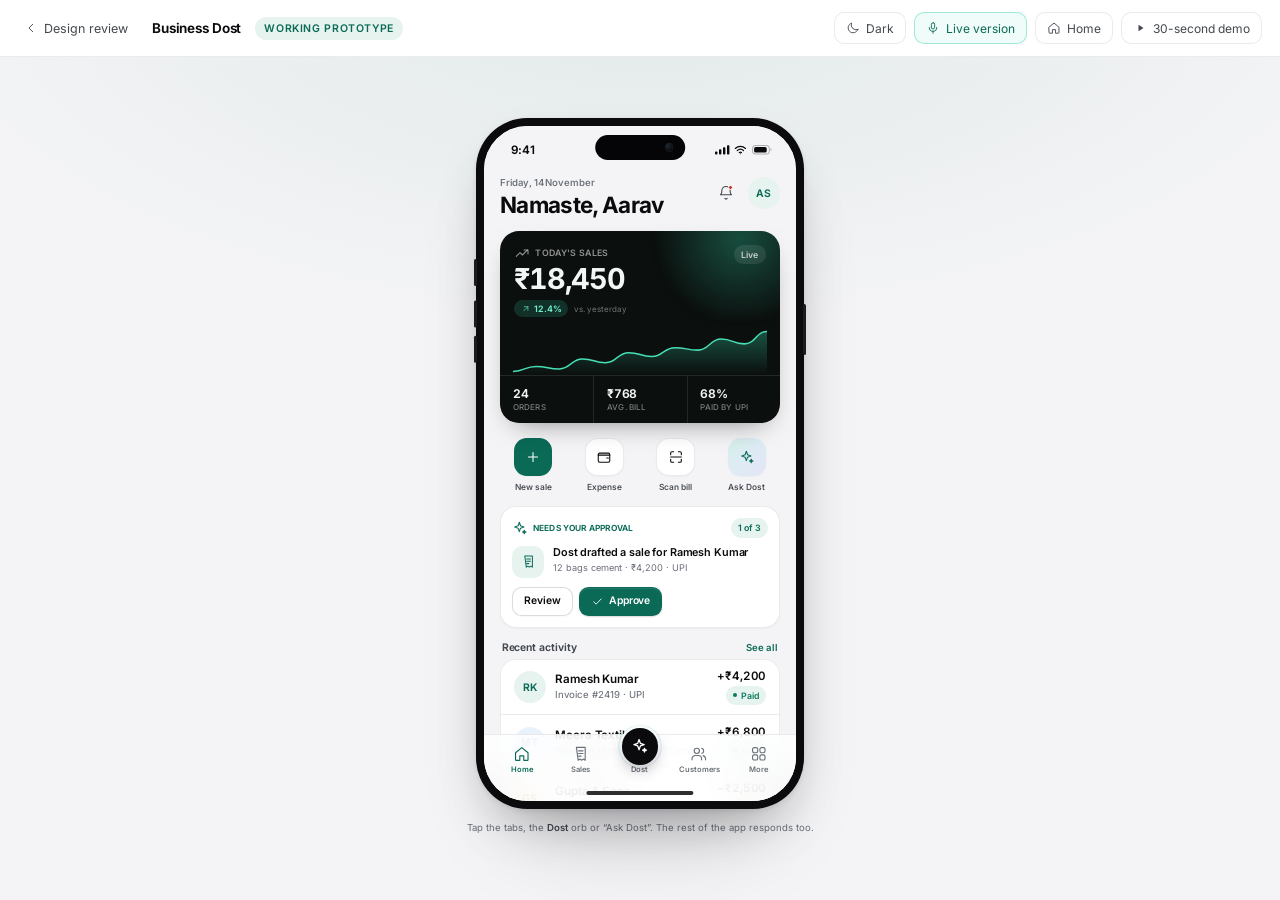
==== commit e4a261c4: "Add the live app: real speech with a real parser, real sales/stock/dues, saved locally Co-authored-b" ====
--- a/design/app.html
+++ b/design/app.html
@@ -101,6 +101,10 @@
         <svg class="i" aria-hidden="true"><use href="#i-moon"/></svg>
         <span>Dark</span>
       </button>
+      <a class="app-bar__ghost app-bar__ghost--live" href="live.html">
+        <svg class="i" aria-hidden="true"><use href="#i-mic"/></svg>
+        <span>Live version</span>
+      </a>
       <button class="app-bar__ghost" id="home-btn" type="button" aria-label="Go to the home screen">
         <svg class="i" aria-hidden="true"><use href="#i-home"/></svg>
         <span>Home</span>
--- a/design/css/app.css
+++ b/design/css/app.css
@@ -74,6 +74,7 @@
   transition: border-color var(--dur-fast) var(--ease-standard), color var(--dur-fast) var(--ease-standard);
 }
 .app-bar__ghost:hover { border-color: var(--line-strong, var(--line)); color: var(--ink); }
+.app-bar__ghost--live { color: var(--brand-text); border-color: rgba(62, 211, 173, .45); background: rgba(62, 211, 173, .08); }
 .app-bar__ghost .i { width: 14px; height: 14px; }
 
 /* ---------------- Stage ---------------- */
